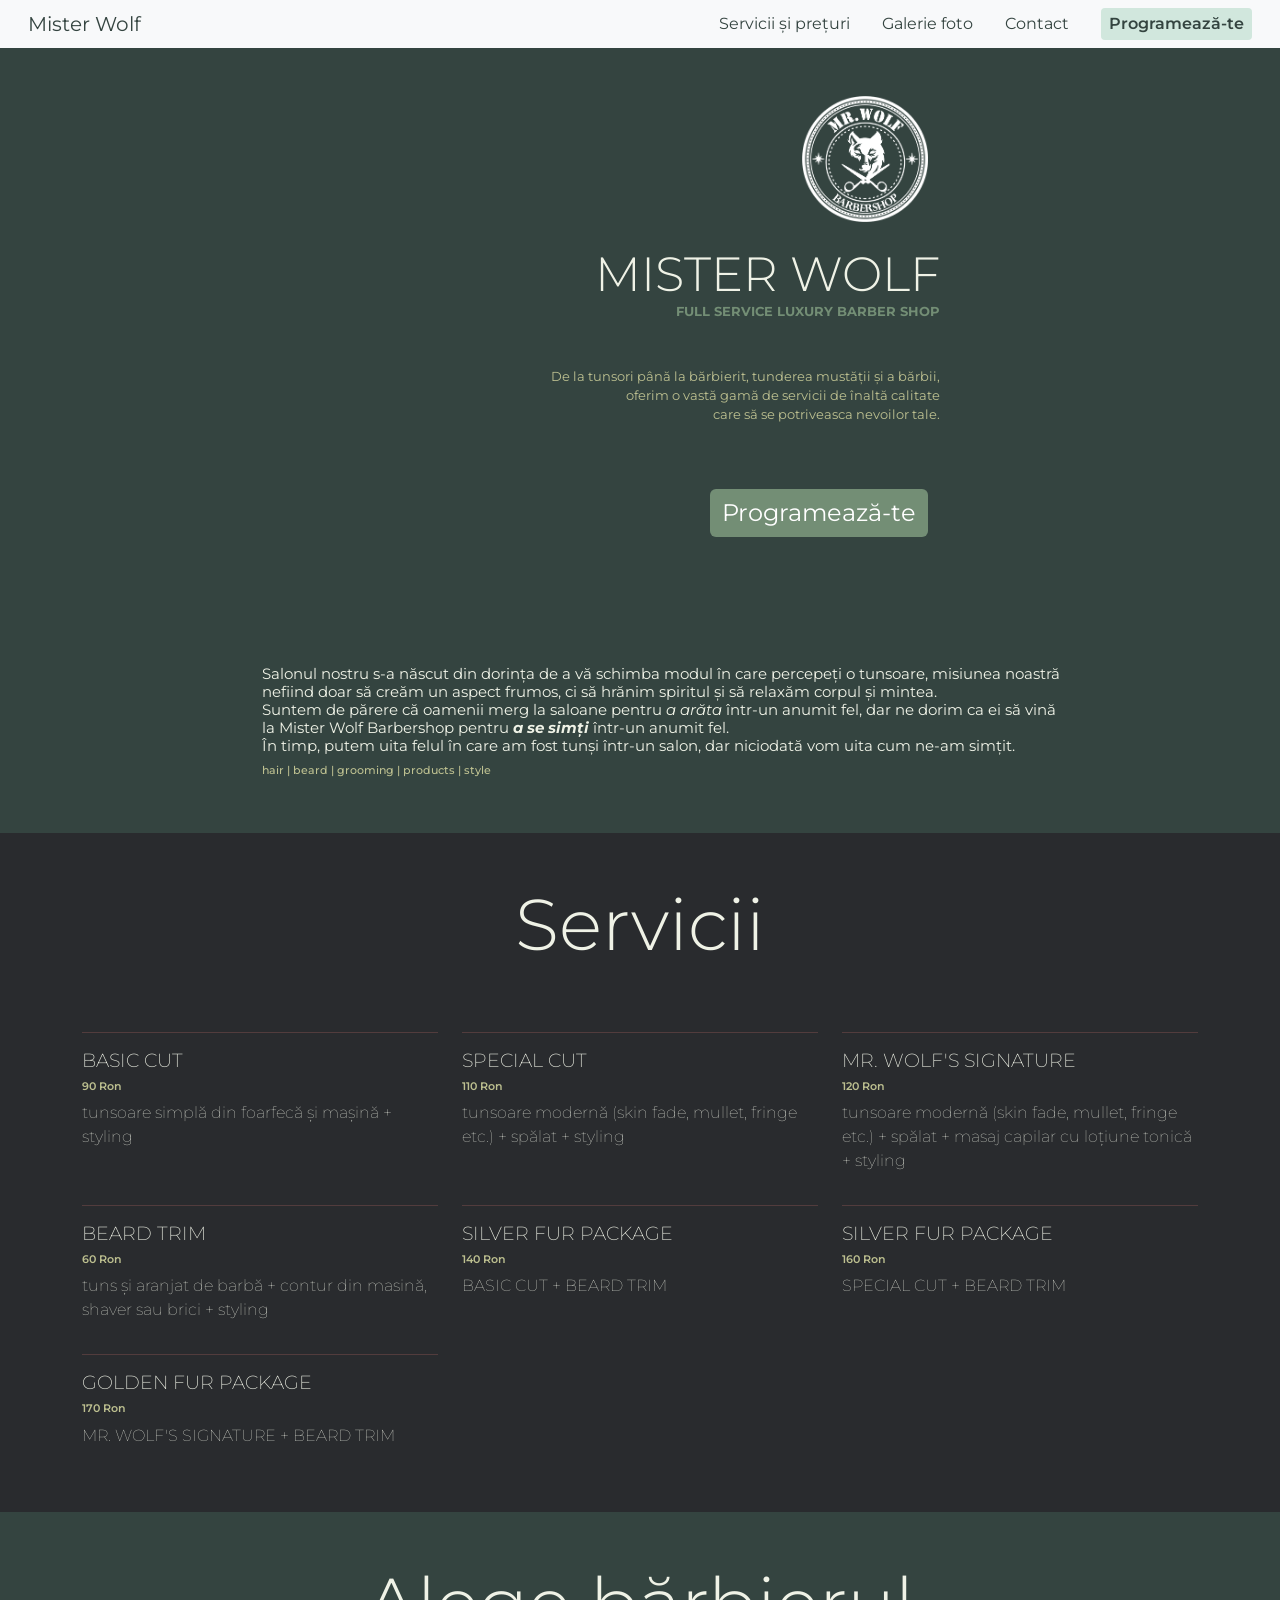
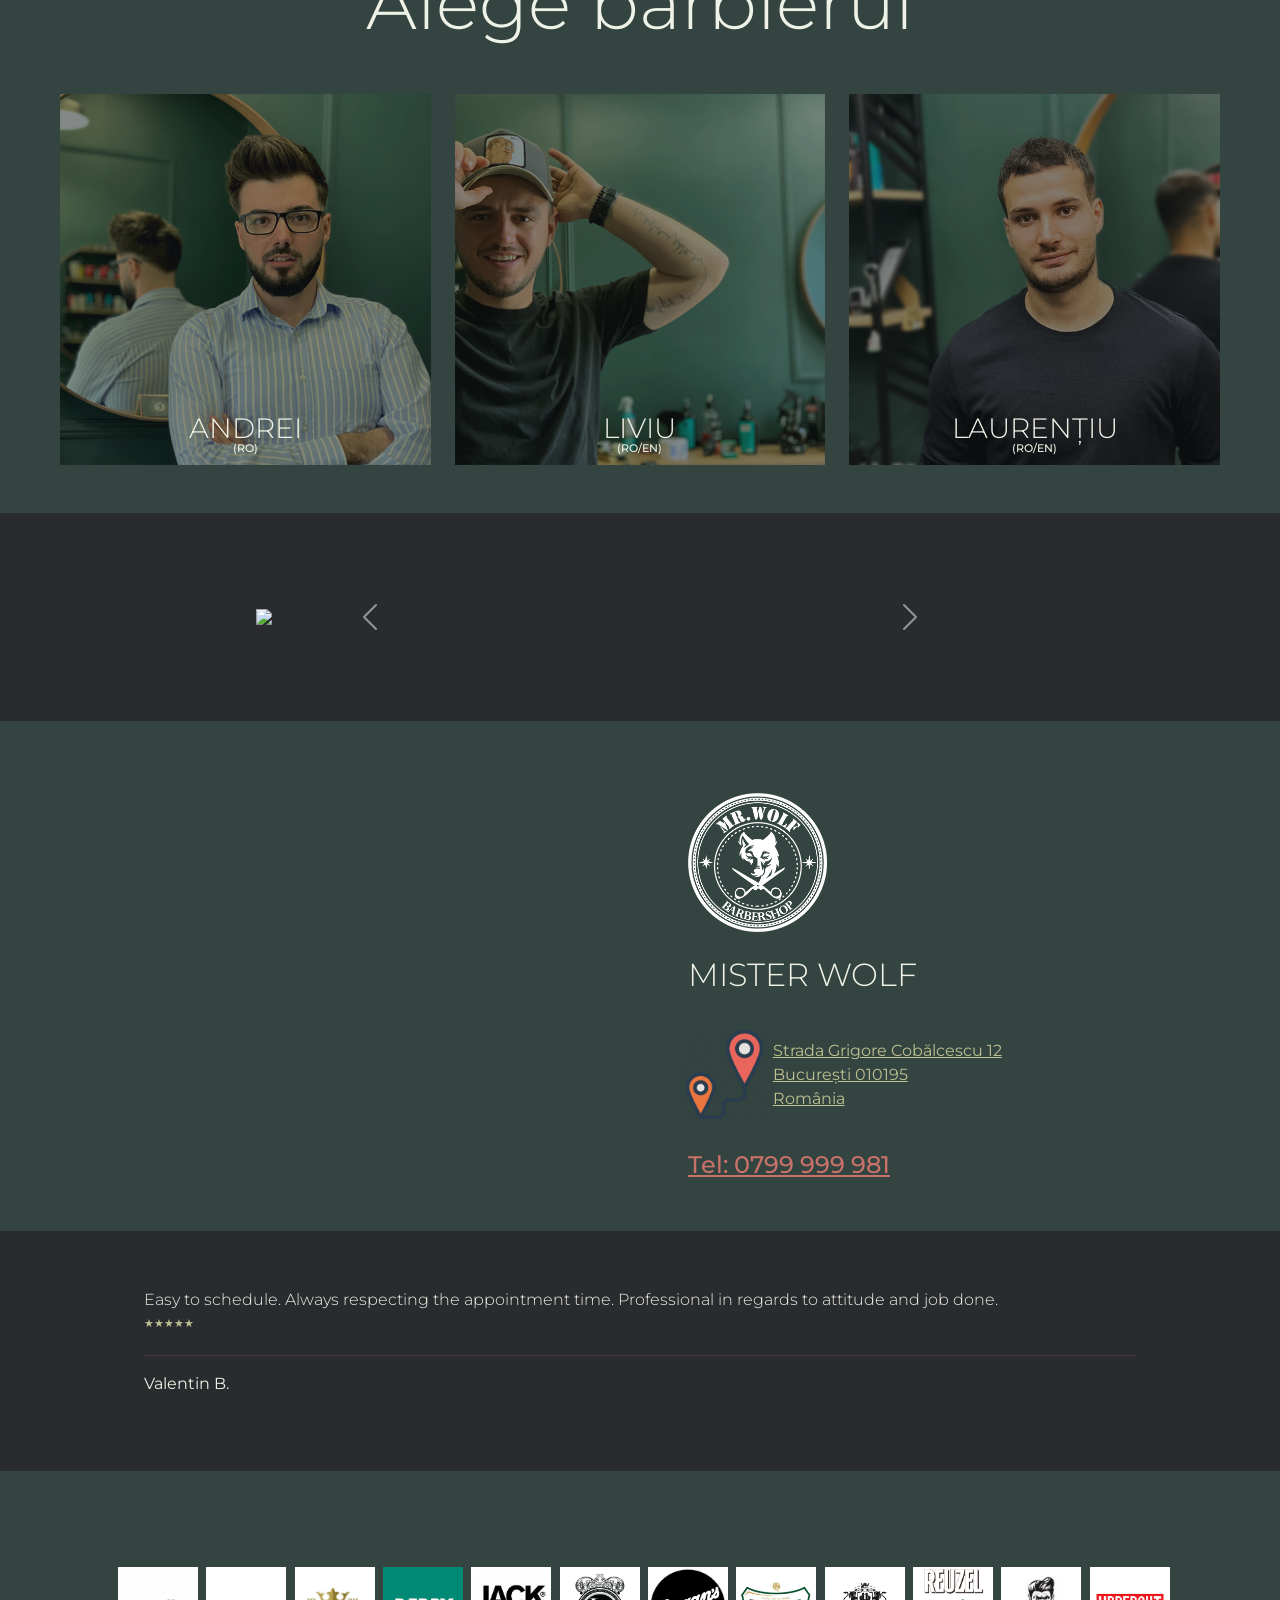
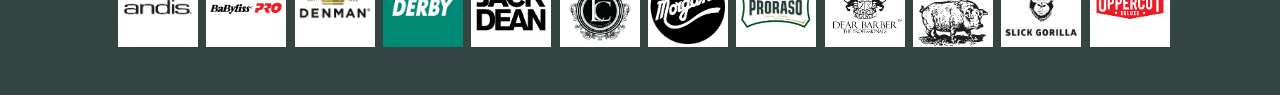
==== index.html @ fb218f44 "Updated price list and descriptions" ====
<!doctype html>
<html lang="en">

<head>
    <meta charset="utf-8">
    <meta name="viewport" content="width=device-width, initial-scale=1">
    <title>Mister Wolf</title>
    <link rel="icon" href="images/favicon.ico">
    <link rel="stylesheet" href="/styles.css"></i>
    <link rel="preconnect" href="https://fonts.googleapis.com">
    <link rel="preconnect" href="https://fonts.gstatic.com" crossorigin>
    <link rel="stylesheet" href="https://cdnjs.cloudflare.com/ajax/libs/font-awesome/4.7.0/css/font-awesome.min.css">
    <link href="https://cdn.jsdelivr.net/npm/bootstrap@5.3.2/dist/css/bootstrap.min.css" rel="stylesheet"
        integrity="sha384-T3c6CoIi6uLrA9TneNEoa7RxnatzjcDSCmG1MXxSR1GAsXEV/Dwwykc2MPK8M2HN" crossorigin="anonymous">
    <link
        href="https://fonts.googleapis.com/css2?family=Montserrat:ital,wght@0,100;0,200;0,300;0,400;0,500;0,600;0,700;0,800;0,900;1,100;1,200;1,300;1,400;1,500;1,600;1,700;1,800;1,900&display=swap"
        rel="stylesheet">
    <link href='https://unpkg.com/boxicons@2.1.4/css/boxicons.min.css' rel='stylesheet'>
</head>

<body>
    <!-- NAVBAR -->
    <section id="navbar">
        <nav class="navbar navbar-expand-lg mt-0 py-1 bg-body-tertiary">
            <div class="container-fluid">
                <a class="navbar-brand ms-3 fs-5" href="#">Mister Wolf</a>
                <button class="navbar-toggler me-3 fs-1 btn-outline-danger" type="button" data-bs-toggle="collapse"
                    data-bs-target="#btn">
                    <i class="bx bx-menu"></i>
                </button>
                <div class="collapse navbar-collapse" id="btn">
                    <ul class="navbar-nav ms-auto text-nowrap align-items-center">
                        <li class="nav-item">
                            <a href="#services" class="nav-link mx-2">Servicii și prețuri</a>
                        </li>
                        <li class="nav-item">
                            <a href="#gallery" class="nav-link mx-2">Galerie foto</a>
                        </li>
                        <li class="nav-item">
                            <a href="#contact" class="nav-link mx-2">Contact</a>
                        </li>
                        <li class="nav-item">
                            <a href="#booking-jump" id="booking-link"
                                class="nav-link fw-semibold mx-3 py-1 px-2 rounded-1 bg-success-subtle">Programează-te</a>
                        </li>
                    </ul>
                </div>
            </div>
        </nav>
    </section>
    <!-- NAVBAR END -->



    <!-- BANNER -->
    <section id="banner">
        <div class="container-fluid text-center">
            <div class="row justify-content-end mx-auto text-end">
                <img class="w-25 mt-5 mb-4" src="/images/Logo Negative small.png" alt="Logo">
                <h1 class="p-0 m-0 overflow-hidden">MISTER WOLF</h1>
                <h6 class="p-0 m-0">FULL SERVICE LUXURY BARBER SHOP</h6>
                <p class="py-5 px-0">De la tunsori până la bărbierit, tunderea mustății și a bărbii,
                    <br>oferim o vastă gamă de servicii de înaltă calitate
                    <br>care să se potriveasca nevoilor tale.
                </p>
                <div class="container text-nowrap" id="btnContainer">
                    <a class="btn border-0 btn-success visible-btn" href="#booking-jump" role="button"
                        id="btnTop">Programează-te</a>
                    <a class="btn border-0 btn-success position-fixed overflow-hidden hidden-btn" href="#booking-jump" role="button"
                        id="btnBottom">Programează-te</a>
                </div>
                <div class="my-3"></div>
            </div>
        </div>
    </section>
    <!-- BANNER END -->



    <!-- ABOUT -->
    <section id="about">
        <div class="parallax pt-5 pb-5 z-2">
            <div id="about-text" class="container mx-auto parallax-section text-start">
                <h4 class="mt-5">Salonul nostru s-a născut din dorința de a vă schimba modul în care
                    percepeți o tunsoare, misiunea noastră nefiind doar să creăm un aspect frumos,
                    ci să hrănim spiritul și să relaxăm corpul și mintea.
                    <br>Suntem de părere că oamenii merg la saloane pentru <i>a arăta</i> într-un anumit fel,
                    dar ne dorim ca ei să vină la Mister Wolf Barbershop pentru
                    <b><i>a se simți</i></b> într-un anumit fel.
                    <br>În timp, putem uita felul în care am fost tunși într-un salon,
                    dar niciodată vom uita cum ne-am simțit.
                </h4>
                <p class="h6">hair | beard | grooming | products | style</p>
            </div>
        </div>
    </section>
    <!-- ABOUT END -->


    <!-- SERVICES -->
    <section id="services">
        <div class="container-fluid">
            <div class="container-sm text-center py-5 display-2">Servicii</div>
            <div class="container flex-column pb-5 text-center">
                <div class="row text-start">
                    <div class="col-sm-12 col-md-6 col-lg-4">
                        <hr class="hr">
                        <h2>BASIC CUT</h2>
                        <h3>90 Ron</h3>
                        <p>tunsoare simplă din foarfecă și mașină + styling</p>
                    </div>
                    <div class="col-sm-12 col-md-6 col-lg-4">
                        <hr class="hr">
                        <h2>SPECIAL CUT</h2>
                        <h3>110 Ron</h3>
                        <p>tunsoare modernă (skin fade, mullet, fringe etc.) + spălat + styling</p>
                    </div>
                    <div class="col-sm-12 col-md-6 col-lg-4">
                        <hr class="hr">
                        <h2>MR. WOLF'S SIGNATURE</h2>
                        <h3>120 Ron</h3>
                        <p>tunsoare modernă (skin fade, mullet, fringe etc.) + spălat + masaj capilar cu loțiune
                            tonică + styling</p>
                    </div>
                    <div class="col-sm-12 col-md-6 col-lg-4">
                        <hr class="hr">
                        <h2>BEARD TRIM</h2>
                        <h3>60 Ron</h3>
                        <p>tuns și aranjat de barbă + contur din masină, shaver sau brici + styling</p>
                    </div>
                    <div class="col-sm-12 col-md-6 col-lg-4">
                        <hr class="hr">
                        <h2>SILVER FUR PACKAGE</h2>
                        <h3>140 Ron</h3>
                        <p>BASIC CUT + BEARD TRIM</p>
                    </div>
                    <div class="col-sm-12 col-md-6 col-lg-4">
                        <hr class="hr">
                        <h2>SILVER FUR PACKAGE</h2>
                        <h3>160 Ron</h3>
                        <p>SPECIAL CUT + BEARD TRIM</p>
                    </div>
                    <div class="col-sm-12 col-md-6 col-lg-4">
                        <hr class="hr">
                        <h2>GOLDEN FUR PACKAGE</h2>
                        <h3>170 Ron</h3>
                        <p>MR. WOLF'S SIGNATURE + BEARD TRIM</p>
                    </div>
                </div>
            </div>
        </div>
    </section>
    <!-- SERVICES END-->


    <!-- BOOKING -->
    <section class="py-5" id="booking">
        <div class="container-sm pb-5 text-center display-2" id="booking-jump">Alege bărbierul</div>
        <div class="container-fluid text-center">
            <div class="row g-4 px-5 justify-content-evenly">
                <div class="col-md-5 col-lg-4 zoom-container" id="booking-andrei">
                    <a href="https://misterwolf.setmore.com/andrei-lupu" target="_blank"
                        class="d-flex align-items-end justify-content-center">
                        <img class="w-100 h-100 zoom-img" src="images/andrei.png" style="opacity: .8; -webkit-filter: brightness(0.6);" alt="ANDREI">
                        <span class="position-absolute mb-3">ANDREI</span>
                        <span class="position-absolute mb-2" id="language">(RO)</span>
                    </a>
                </div>
                <div class="col-md-5 col-lg-4 zoom-container" id="booking-liviu">
                    <a href="https://liviuagache.setmore.com" target="_blank"
                        class="d-flex align-items-end justify-content-center">
                        <img class="w-100 zoom-img" src="images/liviu.png" style="opacity: .8; -webkit-filter: brightness(0.6);" alt="LIVIU">
                        <span class="position-absolute mb-3">LIVIU</span>
                        <span class="position-absolute mb-2" id="language">(RO/EN)</span>
                    </a>
                </div>
                <div class="col-md-5 col-lg-4 zoom-container" id="booking-laurentiu">
                    <a href="https://misterwolf.setmore.com/laurentiu-apostol" target="_blank"
                        class="d-flex align-items-end justify-content-center">
                        <img class="w-100 zoom-img" src="images/laurentiu.png" style="opacity: .8; -webkit-filter: brightness(0.6);" alt="LIVIU">
                        <span class="position-absolute mb-3">LAURENȚIU</span>
                        <span class="position-absolute mb-2" id="language">(RO/EN)</span>
                    </a>
                </div>
            </div>
        </div>
    </section>
    <!-- BOOKING END -->


    <!-- GALLERY -->
    <section class="py-5" id="gallery">
        <div id="carouselExample" class="carousel slide my-5">
            <div class="carousel-inner">
                <div class="carousel-item active">
                    <img src="/images/Gallery/DSC08196.JPG" class="d-block w-100">
                </div>
                <div class="carousel-item">
                    <img src="/images/Gallery/DSC08200.JPG" class="d-block w-100">
                </div>
                <div class="carousel-item">
                    <img src="/images/Gallery/DSC08207.JPG" class="d-block w-100">
                </div>
                <div class="carousel-item">
                    <img src="/images/Gallery/DSC08210.JPG" class="d-block w-100">
                </div>
                <div class="carousel-item">
                    <img src="/images/Gallery/DSC08211.JPG" class="d-block w-100">
                </div>
                <div class="carousel-item">
                    <img src="/images/Gallery/DSC08233.JPG" class="d-block w-100">
                </div>
            </div>
            <button class="carousel-control-prev" type="button" data-bs-target="#carouselExample" data-bs-slide="prev">
                <span class="carousel-control-prev-icon" aria-hidden="true"></span>
                <span class="visually-hidden">Previous</span>
            </button>
            <button class="carousel-control-next" type="button" data-bs-target="#carouselExample" data-bs-slide="next">
                <span class="carousel-control-next-icon" aria-hidden="true"></span>
                <span class="visually-hidden">Next</span>
            </button>
        </div>
    </section>
    <!-- GALLERY END-->


    <!-- CONTACT -->
    <section class="py-5" id="contact">
        <div class="container-fluid align-content-center contact-container">
            <div class="row g-5 justify-content-evenly">
                <div class="col-md-6 overflow-hidden">
                    <iframe
                        src="https://www.google.com/maps/embed?pb=!1m14!1m8!1m3!1d2848.7716553837654!2d26.086452!3d44.437846!3m2!1i1024!2i768!4f13.1!3m3!1m2!1s0x40b1ff5c83942bbd%3A0xd11d9697dab89028!2sStrada%20Grigore%20Cob%C4%83lcescu%2014%2C%20Bucure%C8%99ti%2C%20Romania!5e0!3m2!1sen!2sus!4v1695820000452!5m2!1sen!2sus"
                        allowfullscreen="" loading="lazy" scrolling="no" width="100%" height="100%"
                        referrerpolicy="no-referrer-when-downgrade"></iframe>
                </div>
                <div class="col-md-6 px-5 align-middle text-start">
                    <img class="w-25 mt-md-4" src="/images/Logo Negative small.png" alt="Logo">
                    <h1 class="text-nowrap pt-4">MISTER WOLF</h1>
                    <div class="row d-flex py-4">
                        <div class="col-2 p-0 d-flex text-center m-auto">
                            <img src="images/directions.png" class="w-100" alt="">
                        </div>
                        <div class="col-10 d-flex p-0">
                            <a class="address text-nowrap align-middle my-auto"
                                href="https://ul.waze.com/ul?place=ChIJrVbNdYf_sUARgZwpqdi-nyQ&ll=44.43783930%2C26.08668290&navigate=yes&utm_campaign=default&utm_source=waze_website&utm_medium=lm_share_location"
                                target="_blank">
                                Strada Grigore Cobălcescu 12
                                <br>București 010195
                                <br>România
                            </a>
                        </div>
                    </div>
                    <div class="">
                        <a class="phone" href="tel:+40799999981">Tel: 0799 999 981</a>
                    </div>
                </div>
    </section>
    <!-- CONTACT END-->


    <!-- REVIEWS -->
    <section id="reviews">
        <div id="carouselExampleSlidesOnly" class="carousel slide" data-bs-ride="carousel">
            <div class="carousel-inner px-md-5 px-lg-5 px-xl-5">
                <div class="carousel-item active px-5 px-md-5 px-lg-5 px-xl-5">
                    <div class="d-flex flex-column px-md-5">
                        <h2>Easy to schedule. Always respecting the appointment time. Professional in regards to
                            attitude and job done.</h2>
                        <h3>★★★★★</h3>
                        <hr class="hr">
                        <p>Valentin B.</p>
                    </div>
                </div>
                <div class="carousel-item px-5 px-md-5 px-lg-5 px-xl-5">
                    <div class="d-flex flex-column px-md-5">
                        <h2>Very stylish and cosy.</h2>
                        <h3>★★★★★</h3>
                        <hr class="hr">
                        <p class="justify-content-end">Andrei S.</p>
                    </div>
                </div>
                <div class="carousel-item px-5">
                    <div class="d-flex flex-column px-md-5 px-xl-5">
                        <h2>Best barbershop in town. 100% quality</h2>
                        <h3>★★★★★</h3>
                        <hr class="hr">
                        <p>Osca T.</p>
                    </div>
                </div>
                <div class="carousel-item px-5">
                    <div class="d-flex flex-column px-md-5 px-xl-5">
                        <h2>I highly recommend this place! Scheduling was as easy as it gets and services are definitely
                            high-end.</h2>
                        <h3>★★★★★</h3>
                        <hr class="hr">
                        <p>Vlad H.</p>
                    </div>
                </div>
                <div class="carousel-item px-5">
                    <div class="d-flex flex-column px-md-5 px-xl-5">
                        <h2>Best haircut in Bucharest if not Romania! I drive across town and that is no small task
                            given Bucharest traffic!</h2>
                        <h3>★★★★★</h3>
                        <hr class="hr">
                        <p>David C.</p>
                    </div>
                </div>
            </div>
    </section>
    <!-- REVIEWS END -->

    <!-- PRODUCTS -->
    <section id="products">
        <div class="container p-5 my-5">
            <div class="row g-3 text-center justify-content-evenly">
                <div class="col-lg-1 col-md-2 col-sm-3 col-4">
                    <img src="images/Products/andis.png">
                </div>
                <div class="col-lg-1 col-md-2 col-sm-3 col-4">
                    <img src="images/Products/babylisspro.png">
                </div>
                <div class="col-lg-1 col-md-2 col-sm-3 col-4">
                    <img class="text-center" src="images/Products/denman.jpg">
                </div>
                <div class="col-lg-1 col-md-2 col-sm-3 col-4">
                    <img src="images/Products/derby.jpg">
                </div>
                <div class="col-lg-1 col-md-2 col-sm-3 col-4">
                    <img src="images/Products/jack-dean.jpg">
                </div>
                <div class="col-lg-1 col-md-2 col-sm-3 col-4">
                    <img src="images/Products/lavish.png">
                </div>
                <div class="col-lg-1 col-md-2 col-sm-3 col-4">
                    <img src="images/Products/morgans.png">
                </div>
                <div class="col-lg-1 col-md-2 col-sm-3 col-4">
                    <img src="images/Products/proraso.png">
                </div>
                <div class="col-lg-1 col-md-2 col-sm-3 col-4">
                    <img src="images/Products/dear-barber.png">
                </div>
                <div class="col-lg-1 col-md-2 col-sm-3 col-4">
                    <img src="images/Products/reuzel2.png">
                </div>
                <div class="col-lg-1 col-md-2 col-sm-3 col-4">
                    <img src="images/Products/slick-gorilla.jpg">
                </div>
                <div class="col-lg-1 col-md-2 col-sm-3 col-4">
                    <img src="images/Products/uppercut.png">
                </div>
            </div>
        </div>
    </section>
    <!-- PRODUCTS END -->





    <!-- SOCIAL -->
    <section id="social">

    </section>
    <!-- SOCIAL END -->


    <!-- <nav class="overflow-x-hidden" aria-label="...">
        <ul class="pagination pagination-sm justify-content-center py-1 fixed-bottom">
            <li class="page-item"><a class="page-link p-1" href="#">Home</a></li>
            <li class="page-item"><a class="page-link p-1" href="#services">Servicii</a></li>
            <li class="page-item"><a class="page-link p-1" href="#contact">Contact</a></li>
            <li class="page-item"><a class="page-link p-1" href="#booking">Programări</a></li>
        </ul>
    </nav> -->

    <script src="https://ajax.googleapis.com/ajax/libs/jquery/3.2.1/jquery.min.js"></script>
    <script src="script.js"></script>
    <script src="https://cdn.jsdelivr.net/npm/bootstrap@5.3.2/dist/js/bootstrap.bundle.min.js"
        integrity="sha384-C6RzsynM9kWDrMNeT87bh95OGNyZPhcTNXj1NW7RuBCsyN/o0jlpcV8Qyq46cDfL"
        crossorigin="anonymous"></script>
</body>

</html>
---- styles.css ----
body {
    height: 100vh;
    width: 100vw;
    background-color: var(--primary-color) !important;
    margin: 0 !important;
    padding: 0 !important;
    overflow-x: hidden !important;
    font-family: "Montserrat", sans-serif !important;
    user-select: none;
}

:root {
    --primary-color: #344440;
    --secondary-color: #738e75;
    --tertiary-color: #bdc090;
    --quaternary-color: #eff2e6;
    --accent-color: #c9726a;
    --secondarybg-color: #292b2e;
}

/* NAVBAR */
.navbar {
    width: 100vw;
    padding: 0;
    color: var(--primary-color);
}
.navbar a:hover {
    color: var(--secondary-color) !important;
    transition: color 0.5s;
}
.navbar-brand,
.nav-link {
    color: var(--primary-color) !important;
}
.nav-item {
    position: relative;
}
.nav-item::after {
    position: absolute;
    bottom: 0;
    left: 0;
    right: 0;
    margin: 2px;
    background-color: var(--accent-color);
    width: 0%;
    content: "";
    height: 1px;
    transition: all 0.5s;
}
.nav-item:hover::after {
    width: 100%;
}
.navbar-toggler {
    border: none !important;
    outline: none !important;
    box-shadow: none !important;
}
#booking-link:hover {
    background-color: var(--primary-color) !important;
    color: var(--tertiary-color) !important;
}
/* NAVBAR END */

/* BANNER */
#banner {
    background-color: var(--primary-color);
}
#banner .row {
    max-width: 600px;
}
#banner h1 {
    font-size: 3rem;
    font-weight: 300;
    color: var(--quaternary-color);
}
#banner h6 {
    font-size: 0.6rem;
    font-weight: 700;
    color: var(--secondary-color);
}
#banner p {
    font-size: 0.75rem;
    font-weight: 400;
    letter-spacing: -0.5px;
    color: var(--tertiary-color);
}
#btnTop {
    background-color: var(--secondary-color);
}
.hidden-btn {
    opacity: 0 !important;
    pointer-events: none;
    cursor: default;
}
.visible-btn {
    opacity: 1 !important;
}
#btnBottom {
    background-color: var(--secondary-color);
    bottom: 1.5rem;
    right: 1.5rem;
    z-index: 999;
}
#banner a {
    font-size: 1.5rem;
}
/* BANNER END */

/* ABOUT */
.parallax {
    position: relative;
    &::before {
        content: "";
        position: absolute;
        top: 0;
        right: 0;
        bottom: 0;
        left: 0;
        background-image: url(/images/Gallery/DSC08189.JPG);
        background-size: cover;
        background-position: center;
        background-attachment: fixed;
        background-repeat: no-repeat;
        max-height: 500px;
        opacity: 0.4;
        -webkit-filter: brightness(0.6);
    }
}
.parallax-section h4 {
    position: relative;
    max-width: 500px;
    font-size: 0.95rem;
    font-weight: 400;
    color: var(--quaternary-color);
}
.parallax-section p {
    position: relative;
    color: var(--tertiary-color);
    font-size: 0.7rem;
}
/* ABOUT END */

/* SERVICES */
#services {
    background-color: var(--secondarybg-color);
    color: var(--quaternary-color);
}
.row {
    color: var(--quaternary-color);
    font-weight: 100;
}
.row h2 {
    font-size: 1.2rem;
    font-weight: 200;
}
.row h3 {
    font-size: 0.7rem;
    font-weight: 600;
    color: var(--tertiary-color);
}
.row hr {
    color: var(--accent-color);
}
/* SERVICES END */

/* BOOKING */
#booking {
    background-color: var(--primary-color);
    color: var(--quaternary-color);
}
#booking span {
    color: var(--quaternary-color);
    text-decoration: none;
    font-size: 1.75rem;
    font-weight: 300;
}
#language {
    color: var(--quaternary-color) !important;
    font-size: .7rem !important;
    font-weight: 500 !important;
}
.zoom-container {
    overflow: hidden;
    position: relative;
    overflow: hidden !important;
}
.zoom-img {
    transition: all 0.5s;
}
.zoom-img:hover {
    transform: scale(1.1);
    opacity: 1 !important;
    -webkit-filter: brightness(1) !important;
}
/* BOOKING END */

/* GALLERY */
#gallery {
    background-color: var(--secondarybg-color);
    color: var(--quaternary-color);
    padding: 0;
}
#gallery img {
    max-width: 768px;
    margin-left: auto;
    margin-right: auto;
}
.carousel-control-next {
    width: 50% !important;
}
.carousel-control-prev {
    width: 50% !important;
}
/* GALLERY END */

/* CONTACT */
#contact {
    background-color: var(--primary-color);
    color: var(--quaternary-color);
}
iframe {
    overflow-x: hidden;
    height: 100%;
    width: 100%;
    min-height: 350px;
}
#contact h1 {
    font-size: 2rem;
    font-weight: 300;
}

#contact .address {
    font-size: 1rem;
    font-weight: 400;
    color: var(--tertiary-color);
}
#contact .phone {
    color: var(--accent-color) !important;
    font-size: 1.5rem;
    font-weight: 500;
}
/* CONTACT END */

/* REVIEWS */
#reviews {
    background-color: var(--secondarybg-color);
}
#reviews .carousel-inner .d-flex{
        position:relative;
        top:50%;
        transform: translateY(-50%);
}
.d-flex h2 {
    font-size: 1rem;
    font-weight: 300;
}
.d-flex h3 {
    color: var(--tertiary-color);
    font-size: 0.7rem;
}
.d-flex hr {
    color: var(--accent-color);
}
#carouselExampleSlidesOnly .carousel-item {
    color: var(--quaternary-color);
    height: 240px;
}
/* REVIEWS END */

/* PRODUCTS */
#products {
    background-color: var(--primary-color);
}
#products img {
    width: 79.98px;
    height: 79.98px;
    background-color: #fff;
}
/* PRODUCTS END */

/* SOCIAL */

/* SOCIAL END */

/* MEDIA QUERIES */
@media only screen and (max-width: 360px) {
    #banner h1 {
        font-size: 2rem;
    }
    #banner p {
        font-size: 0.75rem;
        letter-spacing: normal;
    }
    .parallax-section h4 {
        font-size: 0.8rem;
    }
    .fa {
        font-size: 5rem;
    }
    #contact .address {
        font-size: .95rem;
    }
}
@media only screen and (min-width: 576px) and (max-width: 767px) {
    #banner h1 {
        font-size: 3rem;
    }
    #banner h6 {
        font-size: 0.8rem;
    }
    #banner p {
        font-size: 0.75rem;
        letter-spacing: normal;
    }
    #about-text {
        padding-left: 2rem;
    }
}

@media only screen and (min-width: 768px) and (max-width: 991px) {
    #banner h1 {
        font-size: 3rem;
    }
    #banner h6 {
        font-size: 0.8rem;
    }
    #banner p {
        font-size: 0.7rem;
        letter-spacing: normal;
    }
    #about-text {
        padding-left: 5rem;
    }
    #booking span {
        font-size: 2rem;
    }
}
@media only screen and (min-width: 992px) and (max-width: 1199px) {
    #banner h1 {
        font-size: 3rem;
    }
    #banner h6 {
        font-size: 0.8rem;
    }
    #banner p {
        font-size: 0.8rem;
        letter-spacing: normal;
    }
    #about-text {
        padding-left: 10rem;
    }
    .parallax-section h4 {
        max-width: 600px;
    }
    #booking span {
        font-size: 2.25rem;
    }
}
@media only screen and (min-width: 1200px) and (max-width: 1399px) {
    #banner h1 {
        font-size: 3rem;
    }
    #banner h6 {
        font-size: 0.8rem;
    }
    #banner p {
        font-size: 0.8rem;
        letter-spacing: normal;
    }
    #about-text {
        padding-left: 12rem;
    }
    .parallax-section h4 {
        max-width: 800px;
    }
    #gallery {
        padding: 0 100px 0 100px;
    }
}
@media only screen and (min-width: 1400px) {
    #banner h1 {
        font-size: 5rem;
    }
    #banner h6 {
        font-size: 1rem;
    }
    #banner p {
        font-size: 1.2rem;
        letter-spacing: normal;
    }
    #about-text {
        padding-left: 10rem;
        padding-top: 7rem;
        padding-bottom: 5rem;
    }
    .parallax-section h4 {
        max-width: 1000px;
        font-size: 1.4rem;
    }
    .parallax-section p {
        font-size: 1rem;
    }
    #booking span {
        font-size: 3rem;
    }
    #contact h1 {
        font-size: 4rem;
    }
    #contact a.address {
        font-size: 1.5rem;
    }
    #contact a.phone {
        font-size: 2rem;
    }
    #services h2 {
        font-size: 1.75rem;
    }
    #services h3 {
        font-size: 1rem;
    }
    #services p {
        font-size: 1.25rem;
    }
    #reviews h2 {
        font-size: 1.75rem;
    }
    #reviews h3 {
        font-size: 1rem;
    }
    #reviews p {
        font-size: 1.25rem;
    }
}
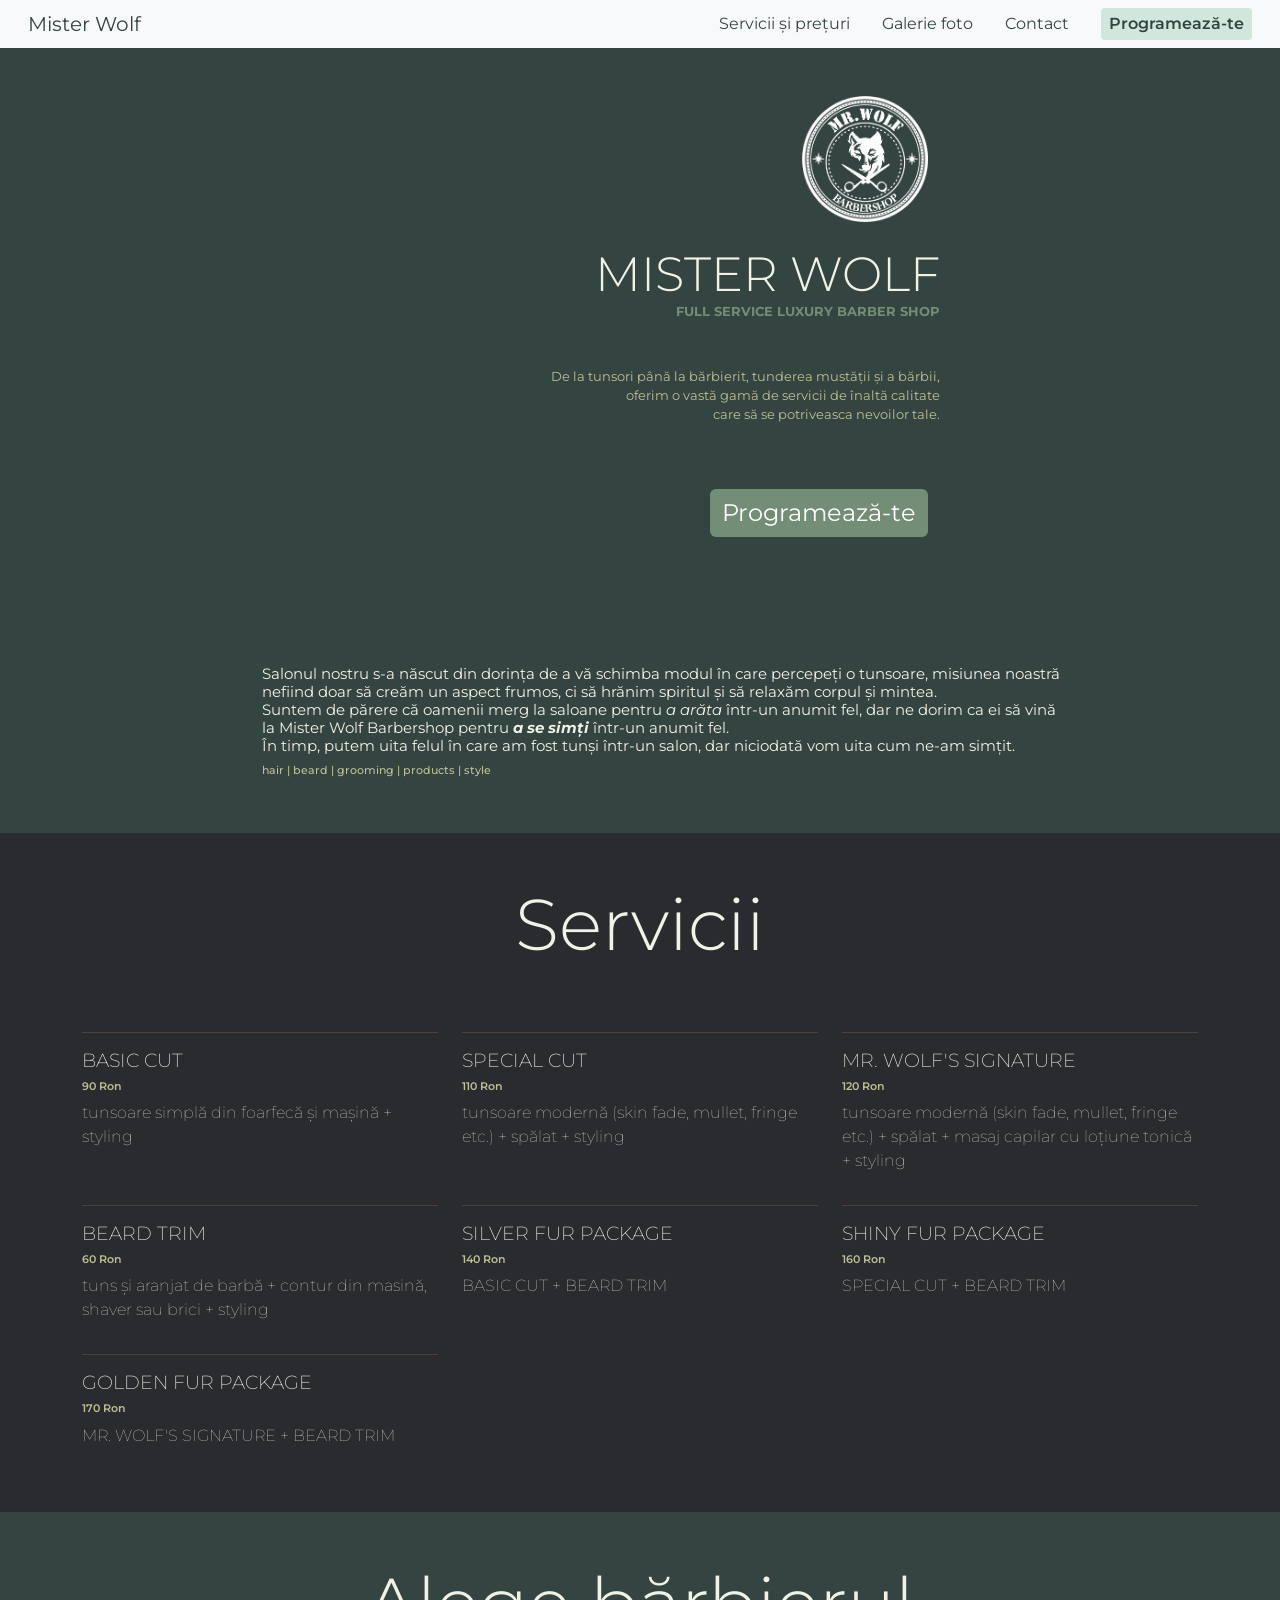
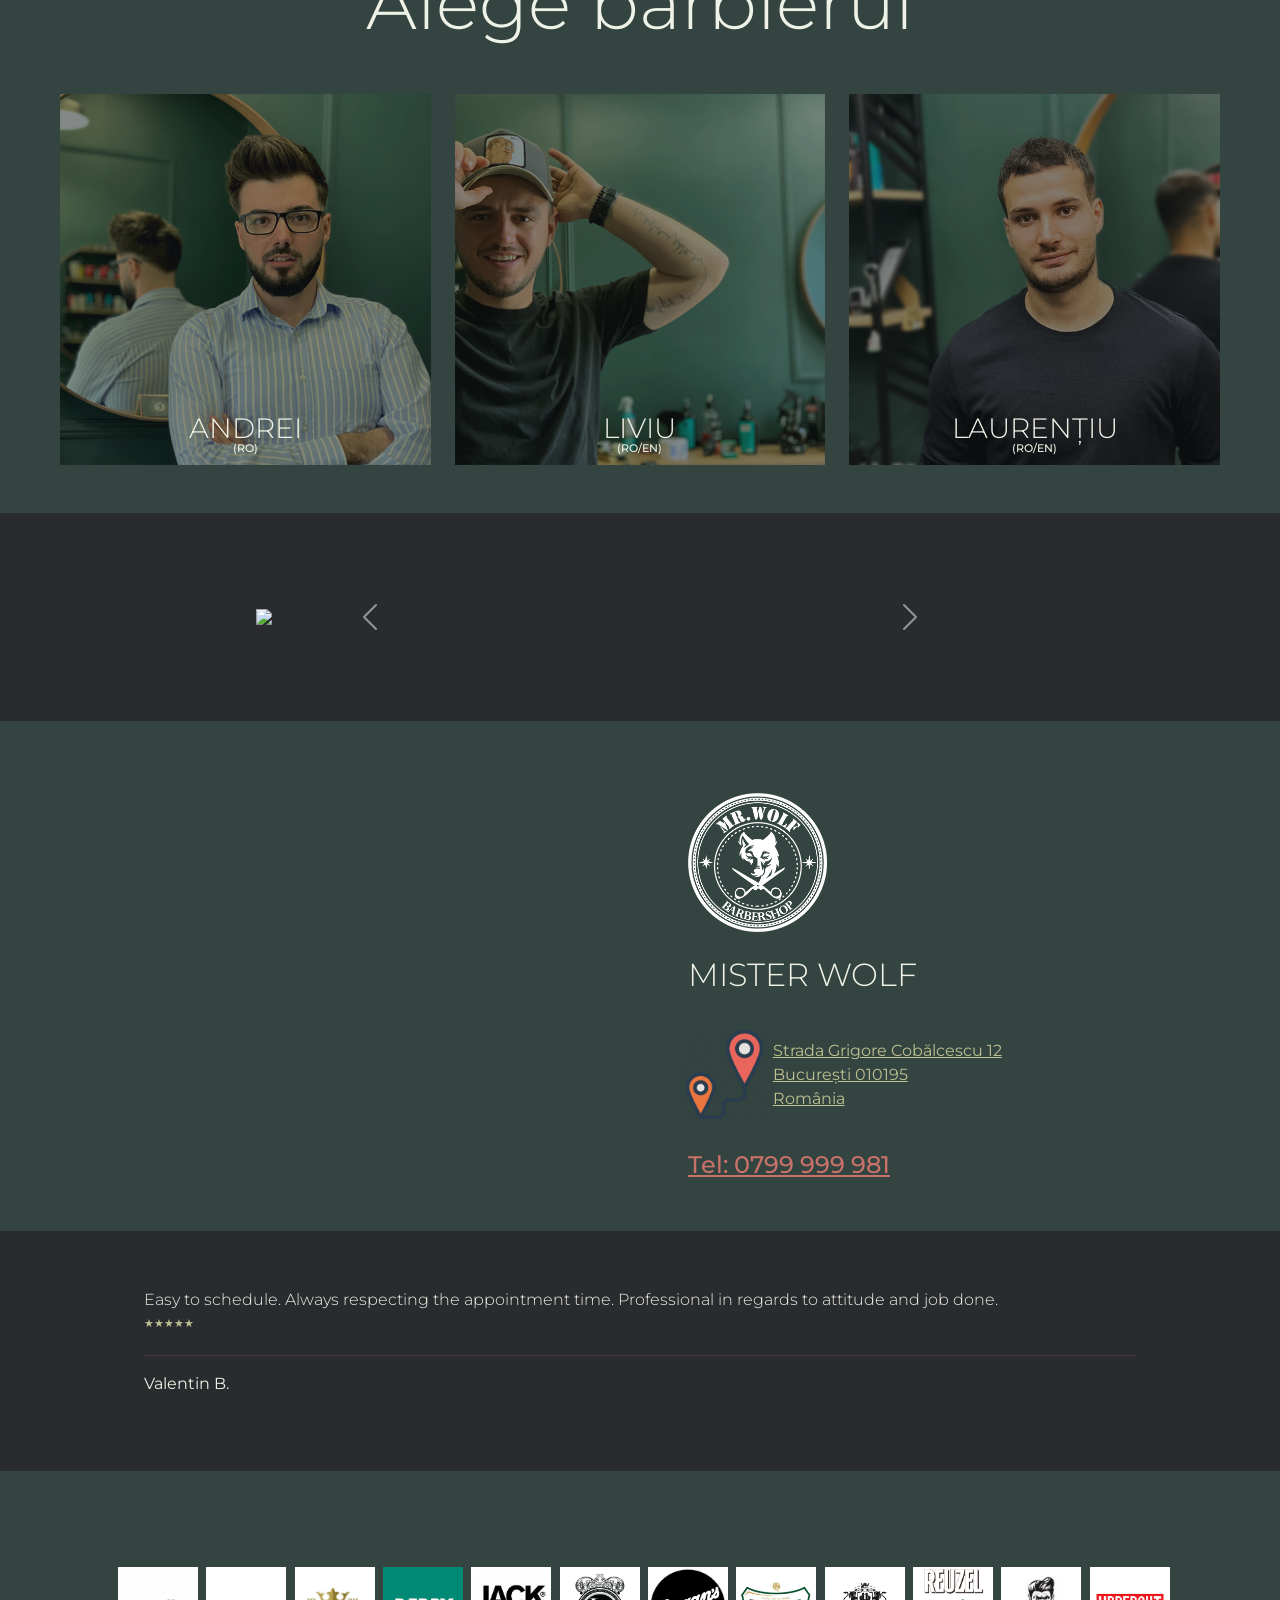
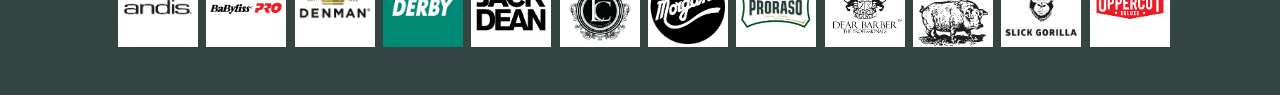
==== commit b1e9eb72: "Updated shiny fur name" ====
--- a/index.html
+++ b/index.html
@@ -136,7 +136,7 @@
                     </div>
                     <div class="col-sm-12 col-md-6 col-lg-4">
                         <hr class="hr">
-                        <h2>SILVER FUR PACKAGE</h2>
+                        <h2>SHINY FUR PACKAGE</h2>
                         <h3>160 Ron</h3>
                         <p>SPECIAL CUT + BEARD TRIM</p>
                     </div>
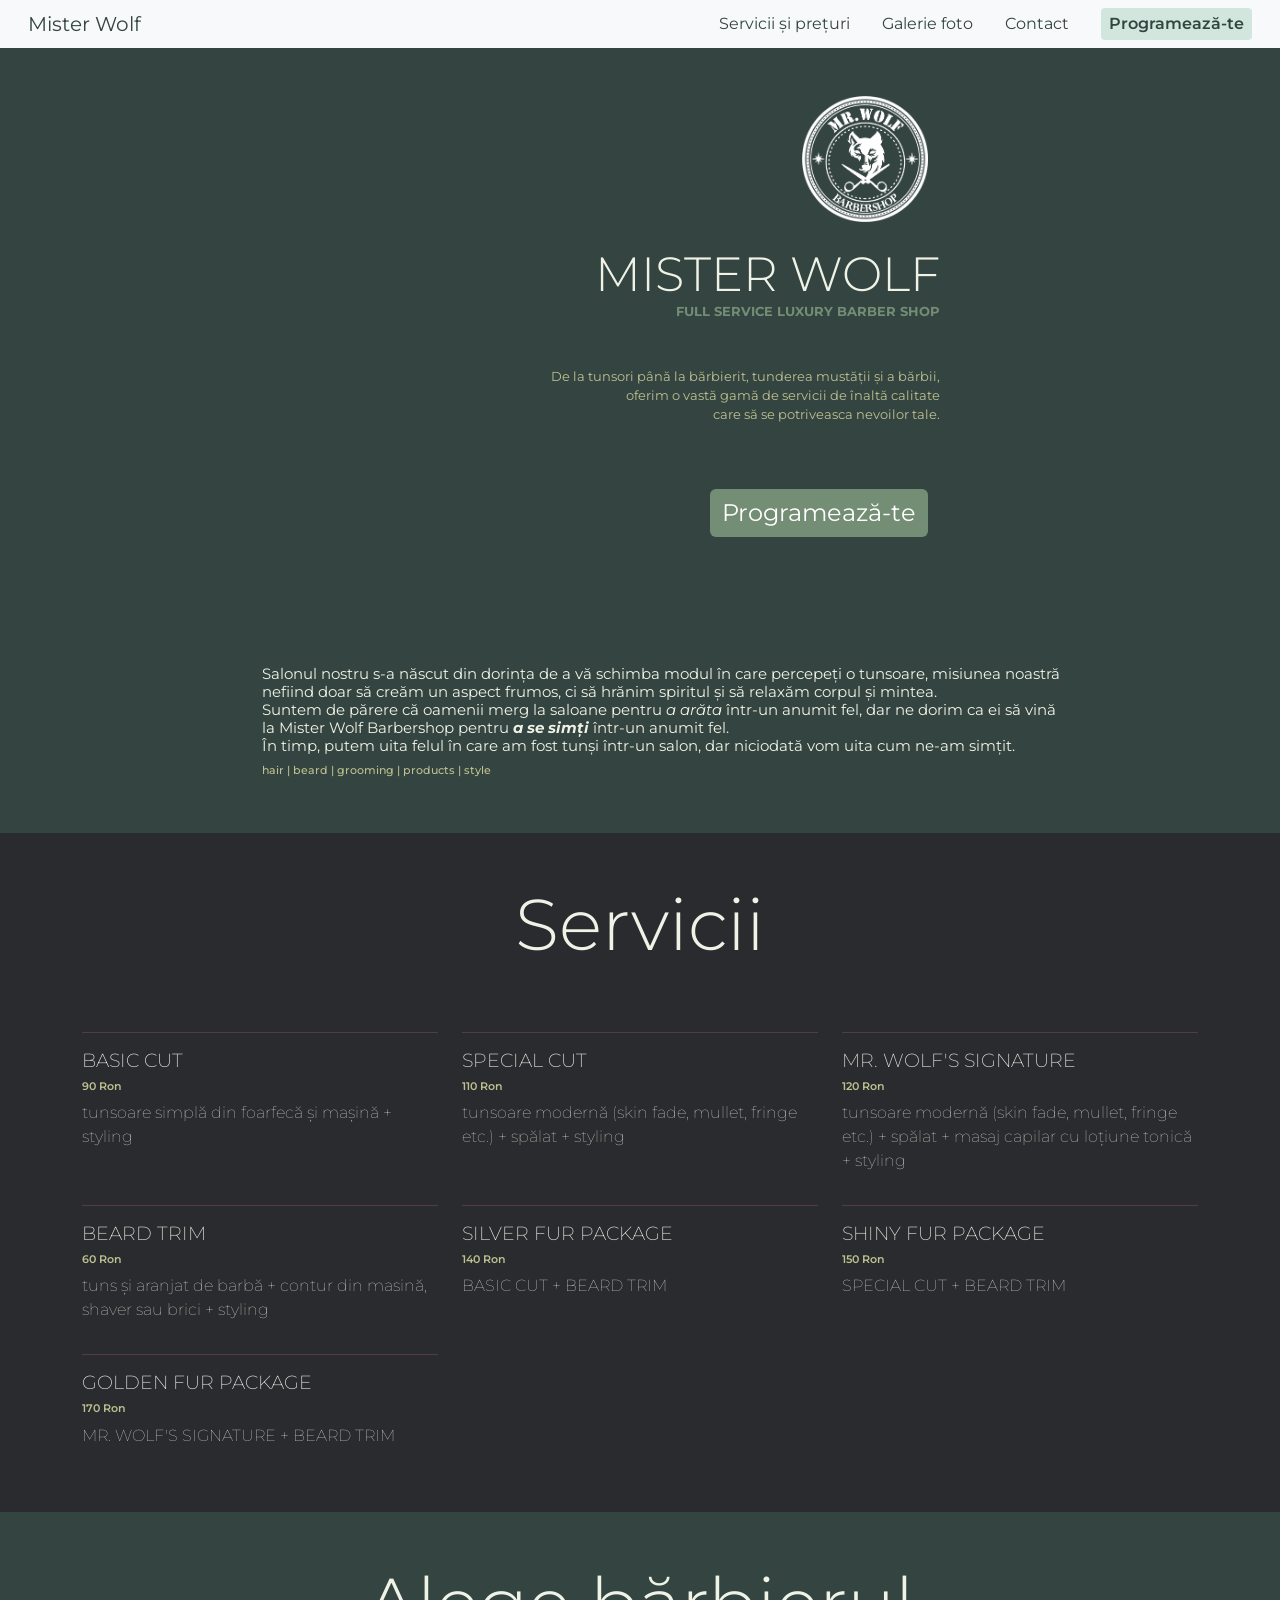
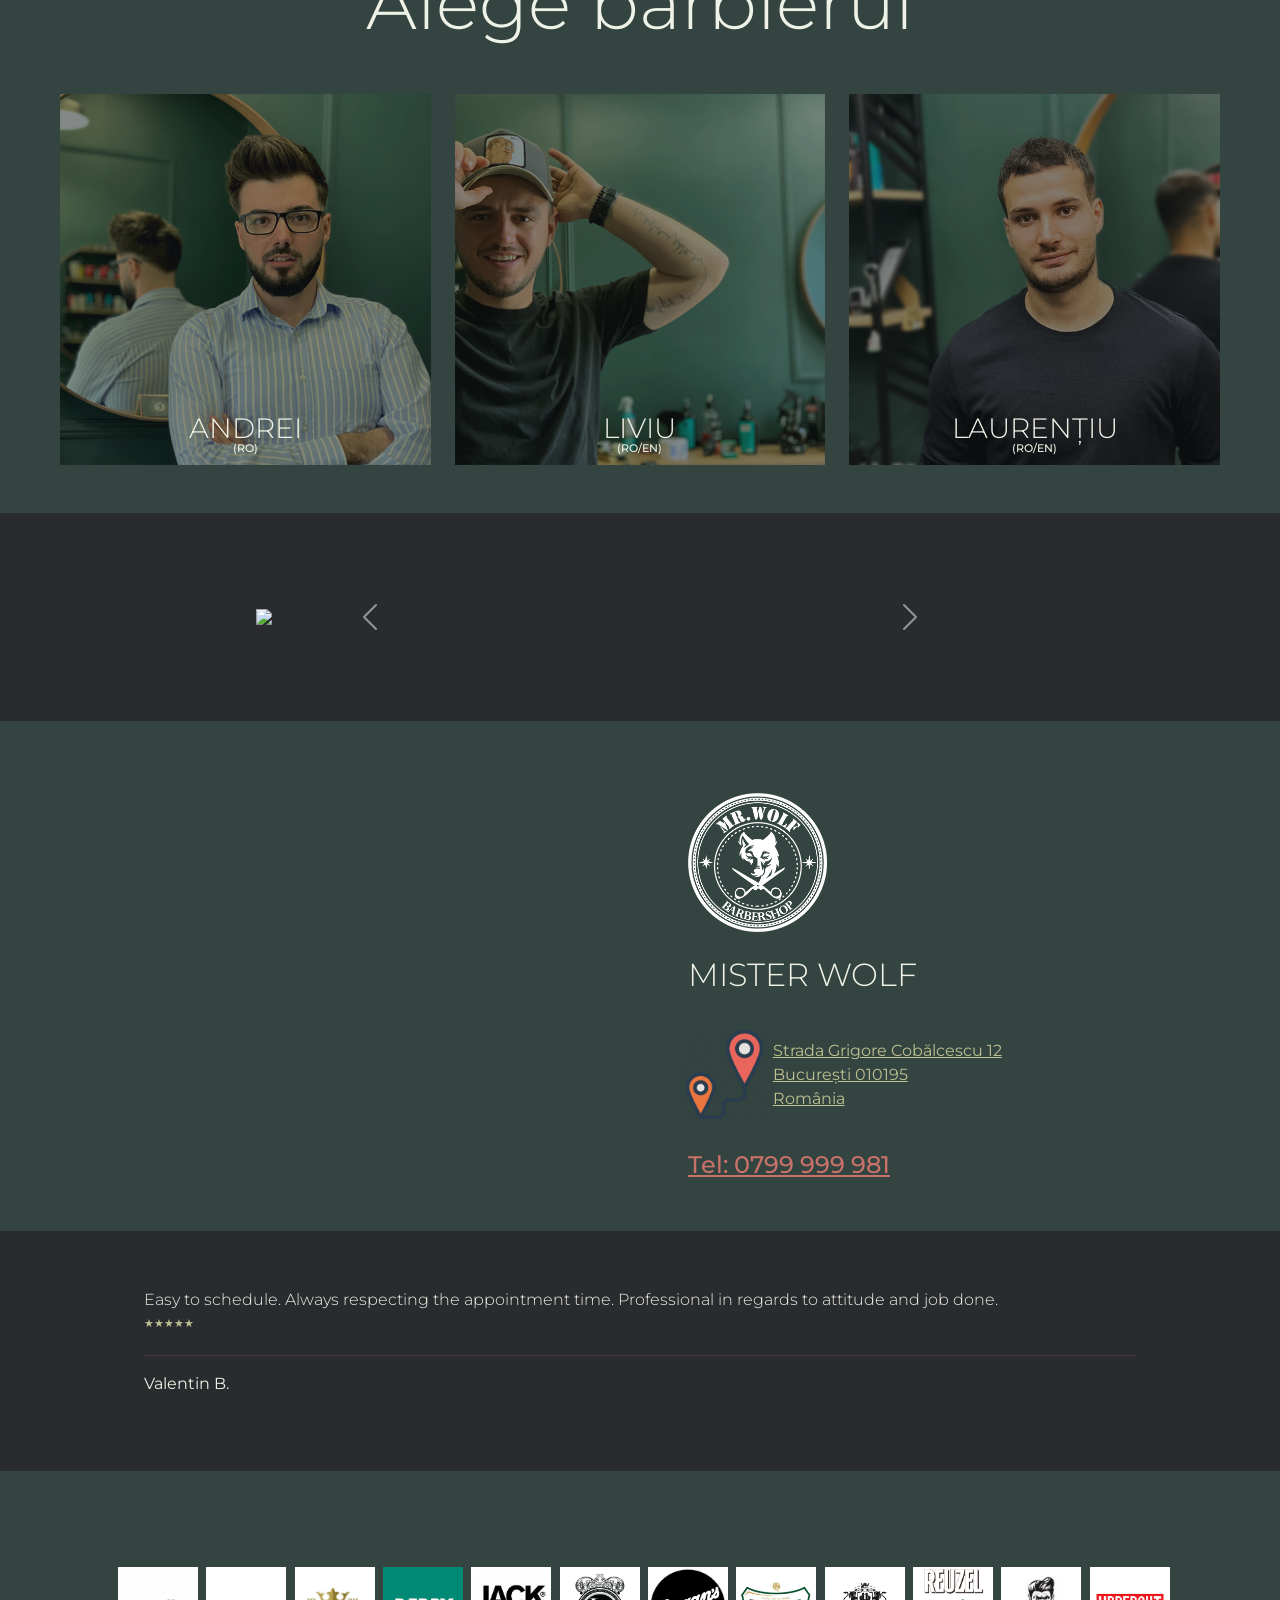
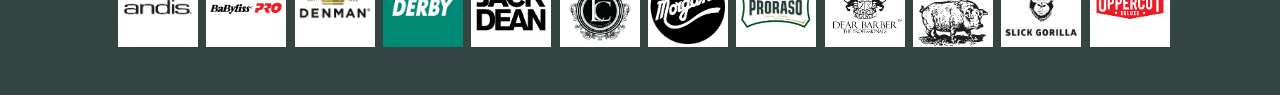
==== commit f26be363: "Updated shiny fur price" ====
--- a/index.html
+++ b/index.html
@@ -137,7 +137,7 @@
                     <div class="col-sm-12 col-md-6 col-lg-4">
                         <hr class="hr">
                         <h2>SHINY FUR PACKAGE</h2>
-                        <h3>160 Ron</h3>
+                        <h3>150 Ron</h3>
                         <p>SPECIAL CUT + BEARD TRIM</p>
                     </div>
                     <div class="col-sm-12 col-md-6 col-lg-4">
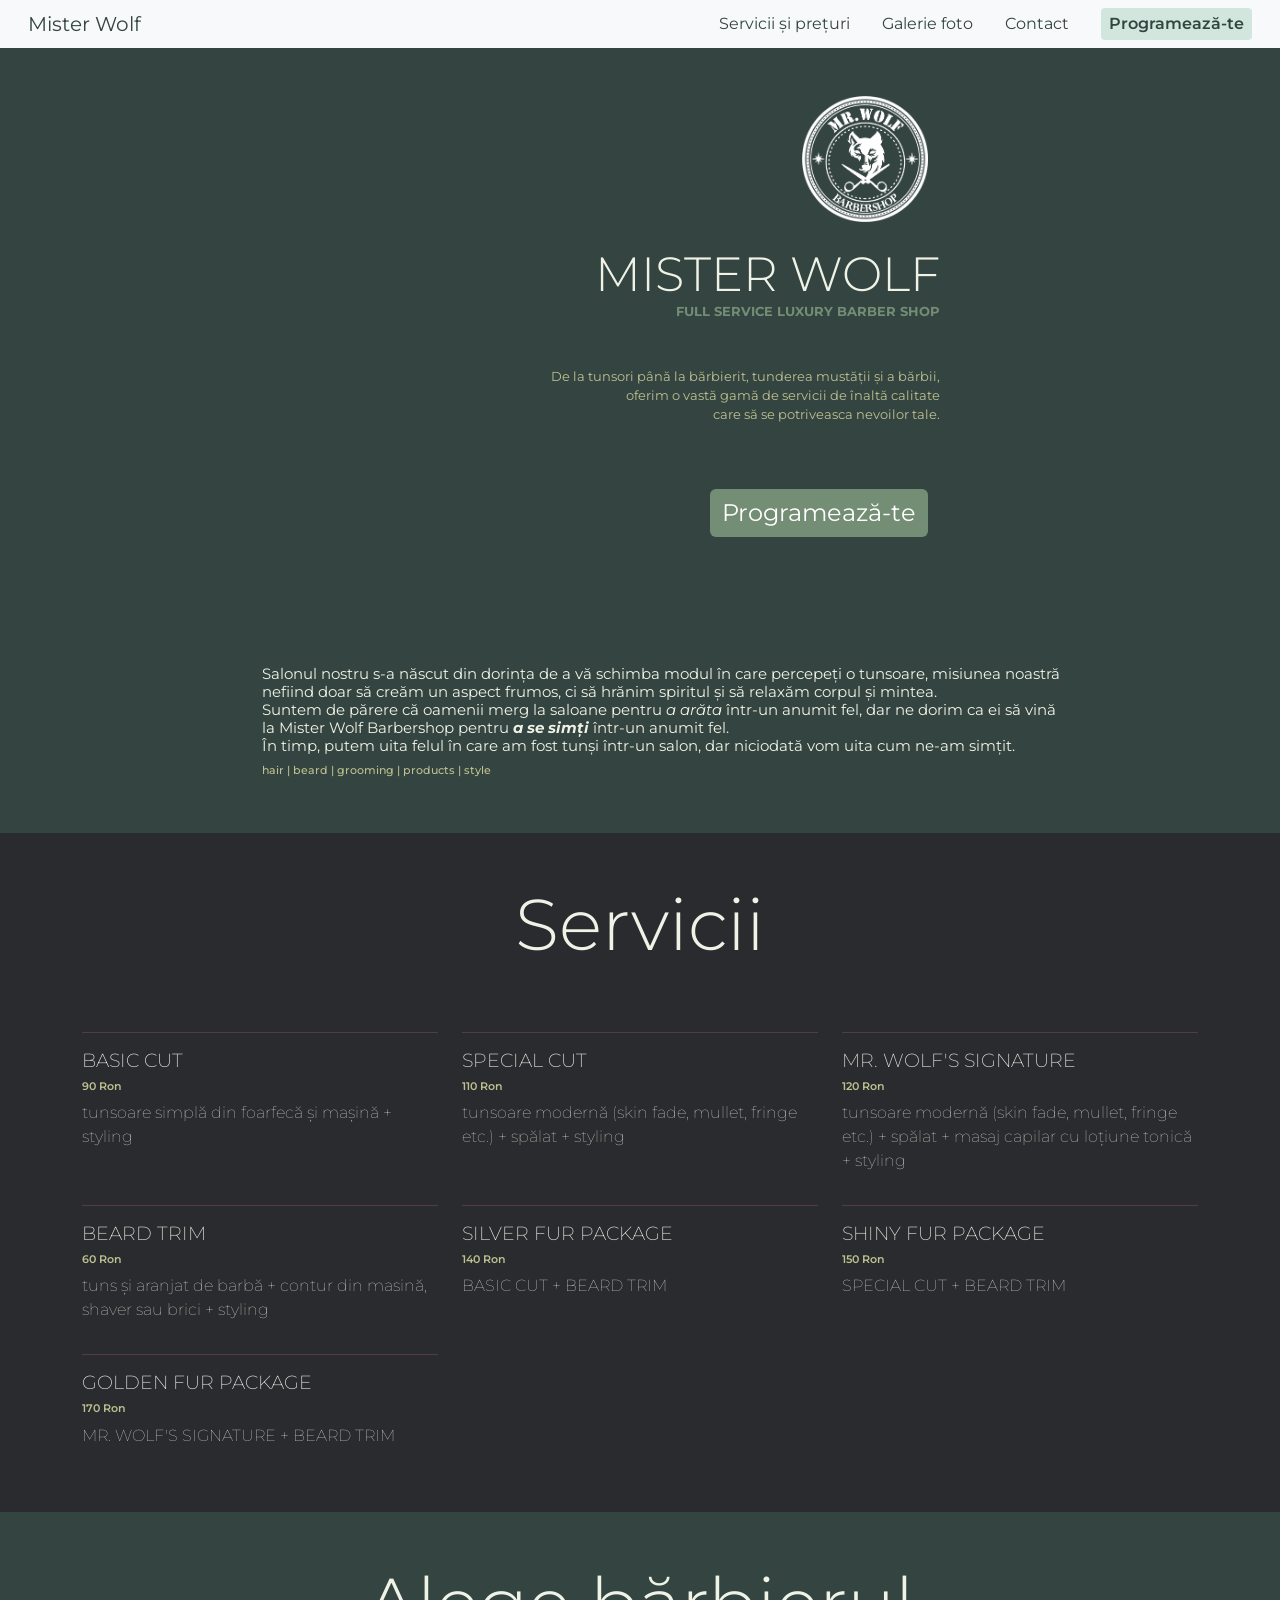
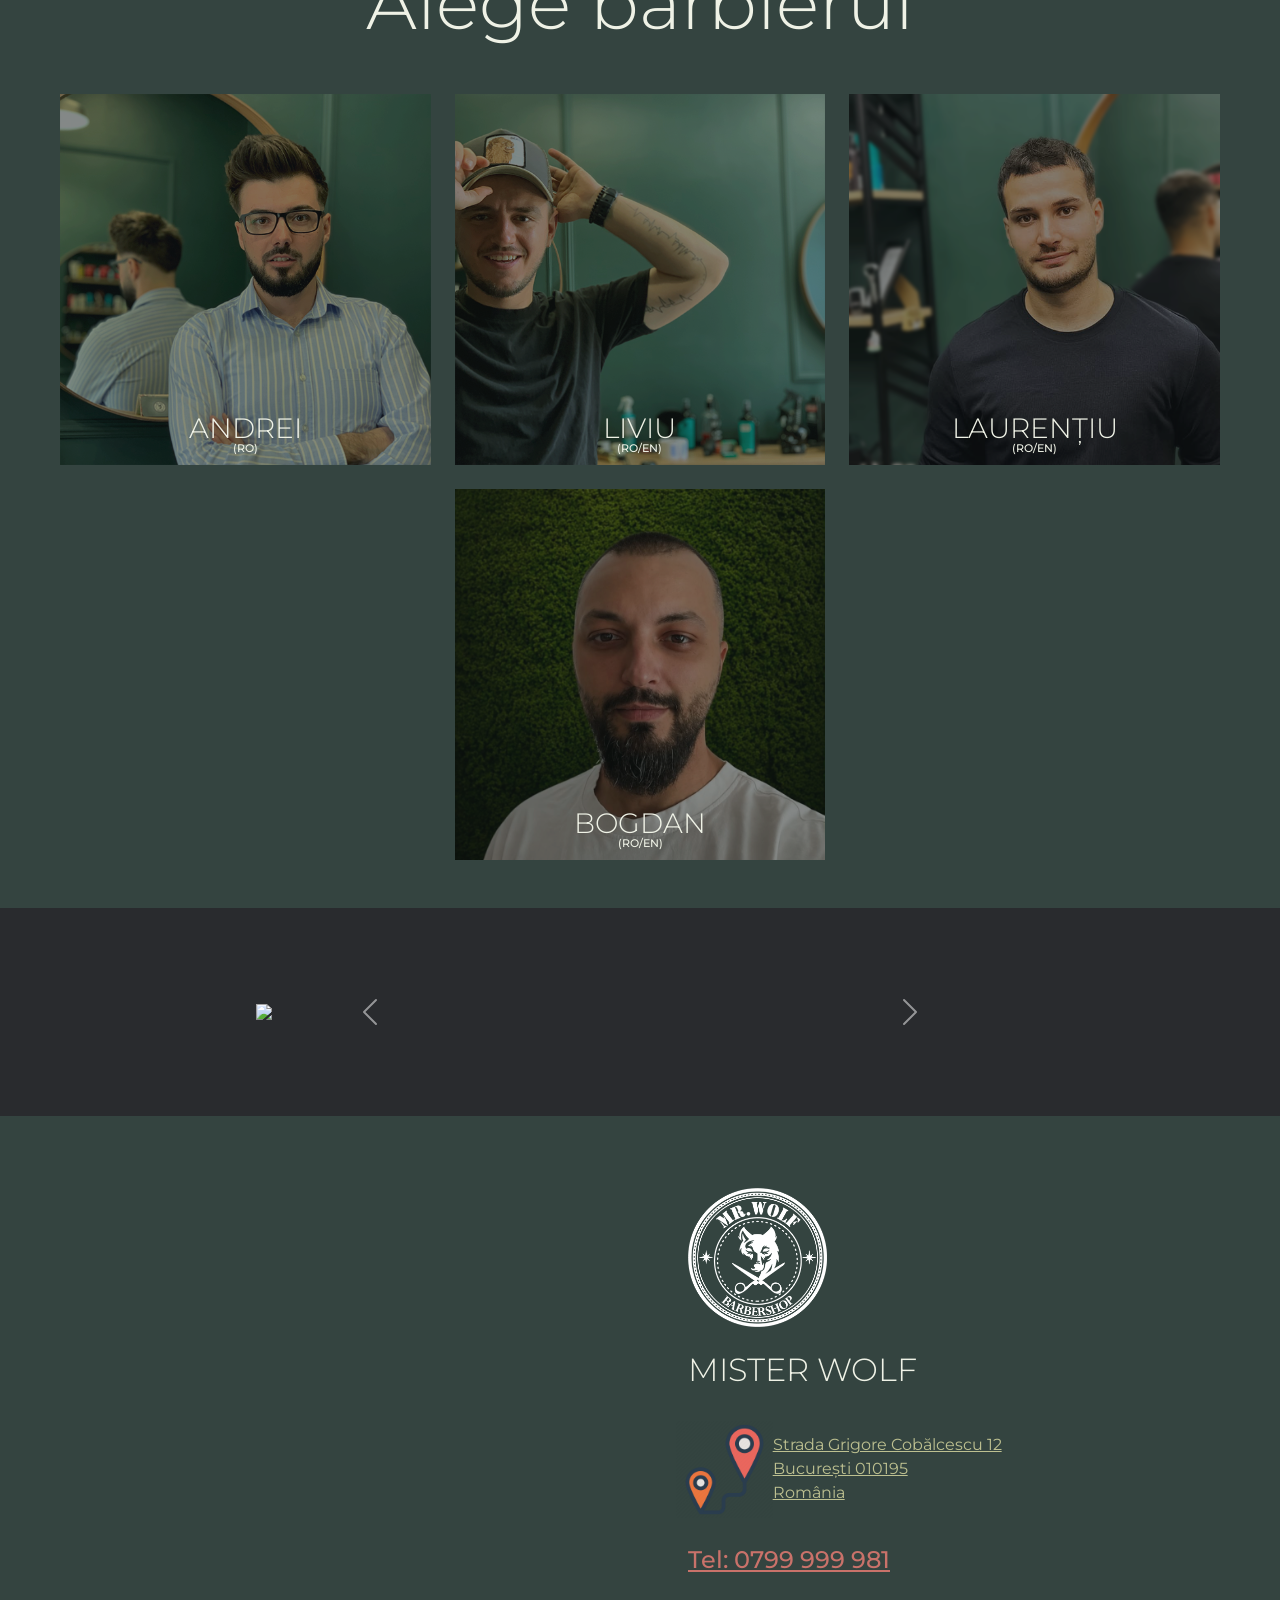
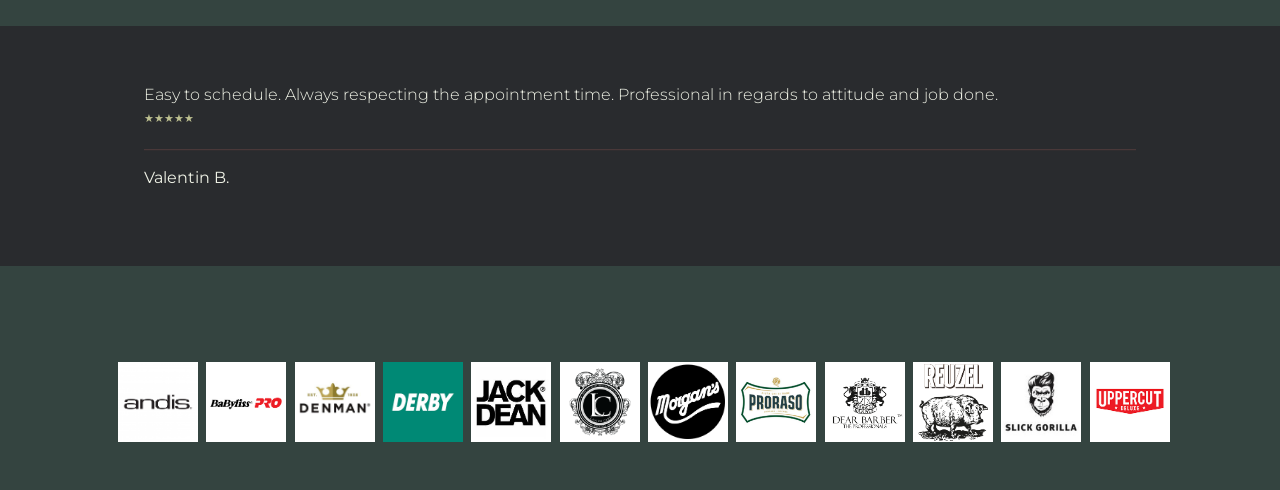
==== commit 8e53c4a2: "Added staff: Bogdan" ====
--- a/index.html
+++ b/index.html
@@ -177,8 +177,16 @@
                 <div class="col-md-5 col-lg-4 zoom-container" id="booking-laurentiu">
                     <a href="https://misterwolf.setmore.com/laurentiu-apostol" target="_blank"
                         class="d-flex align-items-end justify-content-center">
-                        <img class="w-100 zoom-img" src="images/laurentiu.png" style="opacity: .8; -webkit-filter: brightness(0.6);" alt="LIVIU">
+                        <img class="w-100 zoom-img" src="images/laurentiu.png" style="opacity: .8; -webkit-filter: brightness(0.6);" alt="LAURENȚIU">
                         <span class="position-absolute mb-3">LAURENȚIU</span>
+                        <span class="position-absolute mb-2" id="language">(RO/EN)</span>
+                    </a>
+                </div>
+                <div class="col-md-5 col-lg-4 zoom-container" id="booking-bogdan">
+                    <a href="https://misterwolf.setmore.com/bogdan" target="_blank"
+                        class="d-flex align-items-end justify-content-center">
+                        <img class="w-100 zoom-img" src="images/bogdan.jpeg" style="opacity: .8; -webkit-filter: brightness(0.6);" alt="BOGDAN">
+                        <span class="position-absolute mb-3">BOGDAN</span>
                         <span class="position-absolute mb-2" id="language">(RO/EN)</span>
                     </a>
                 </div>
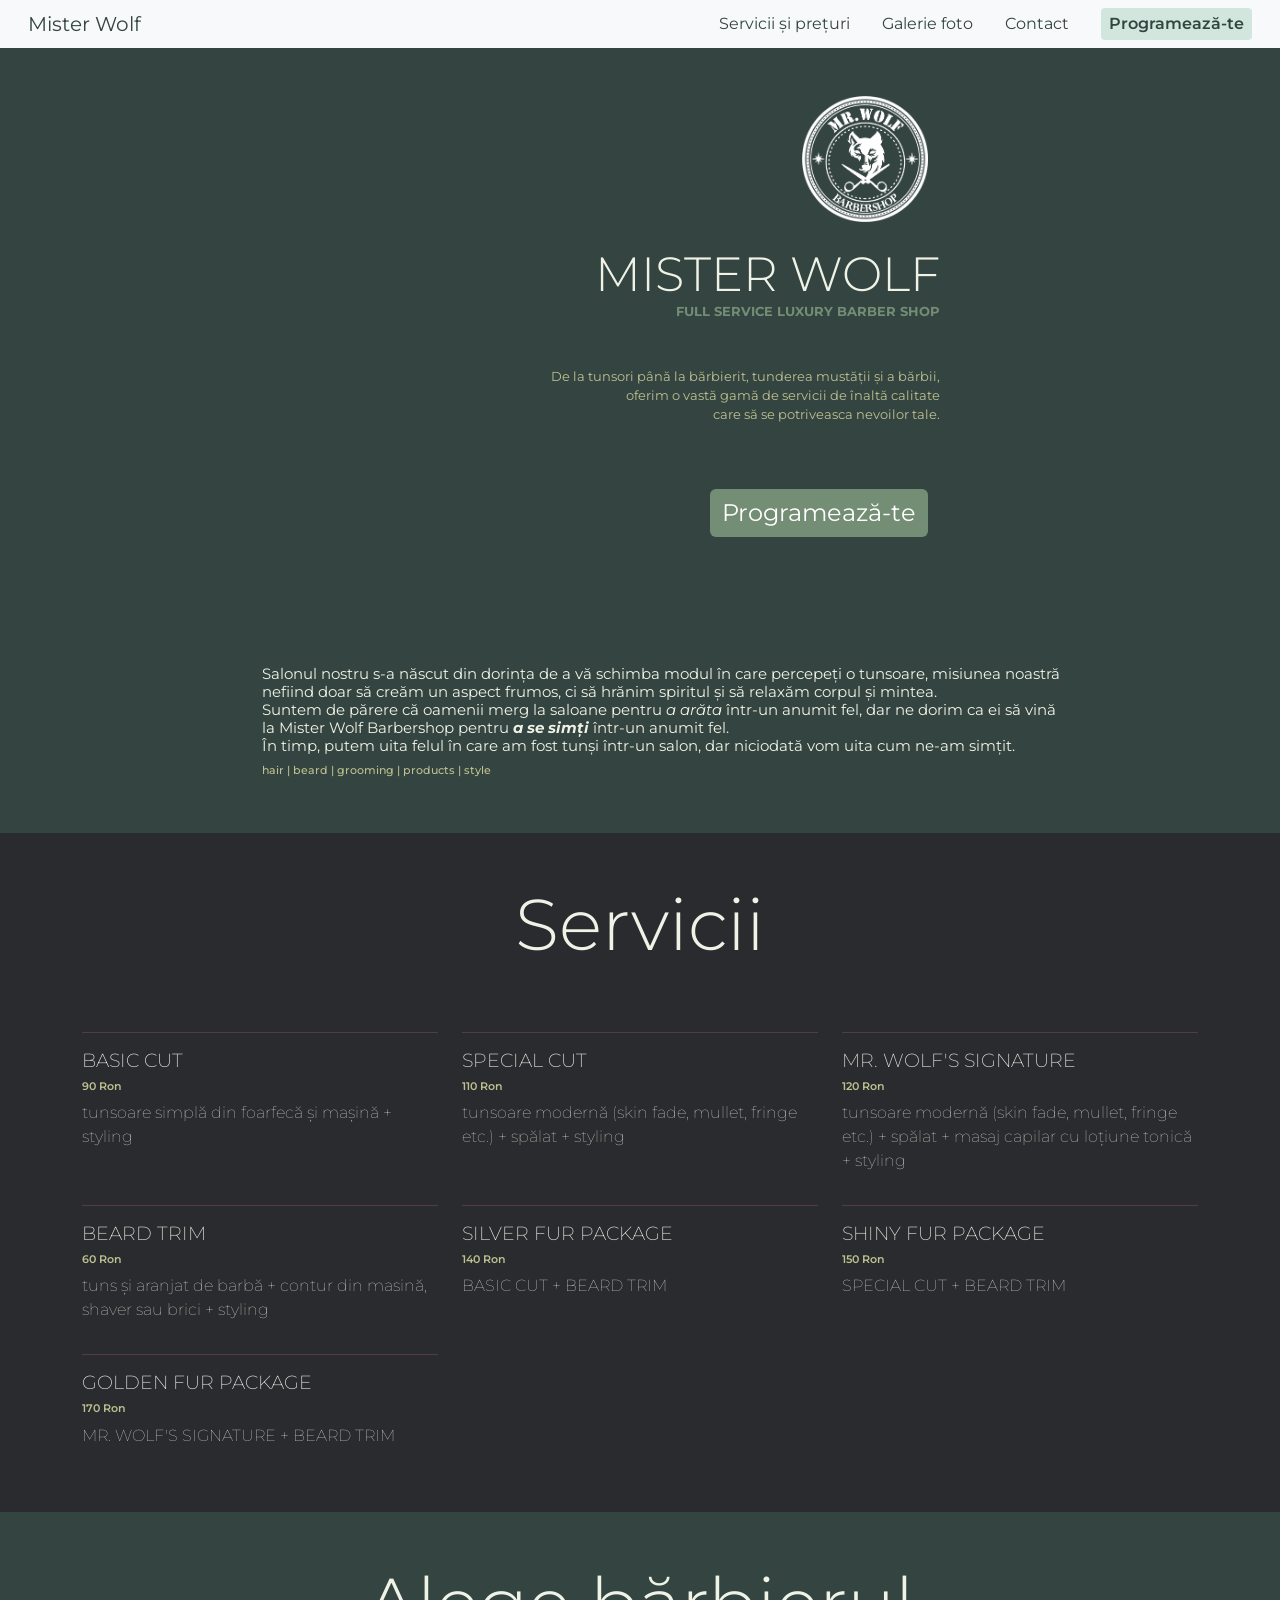
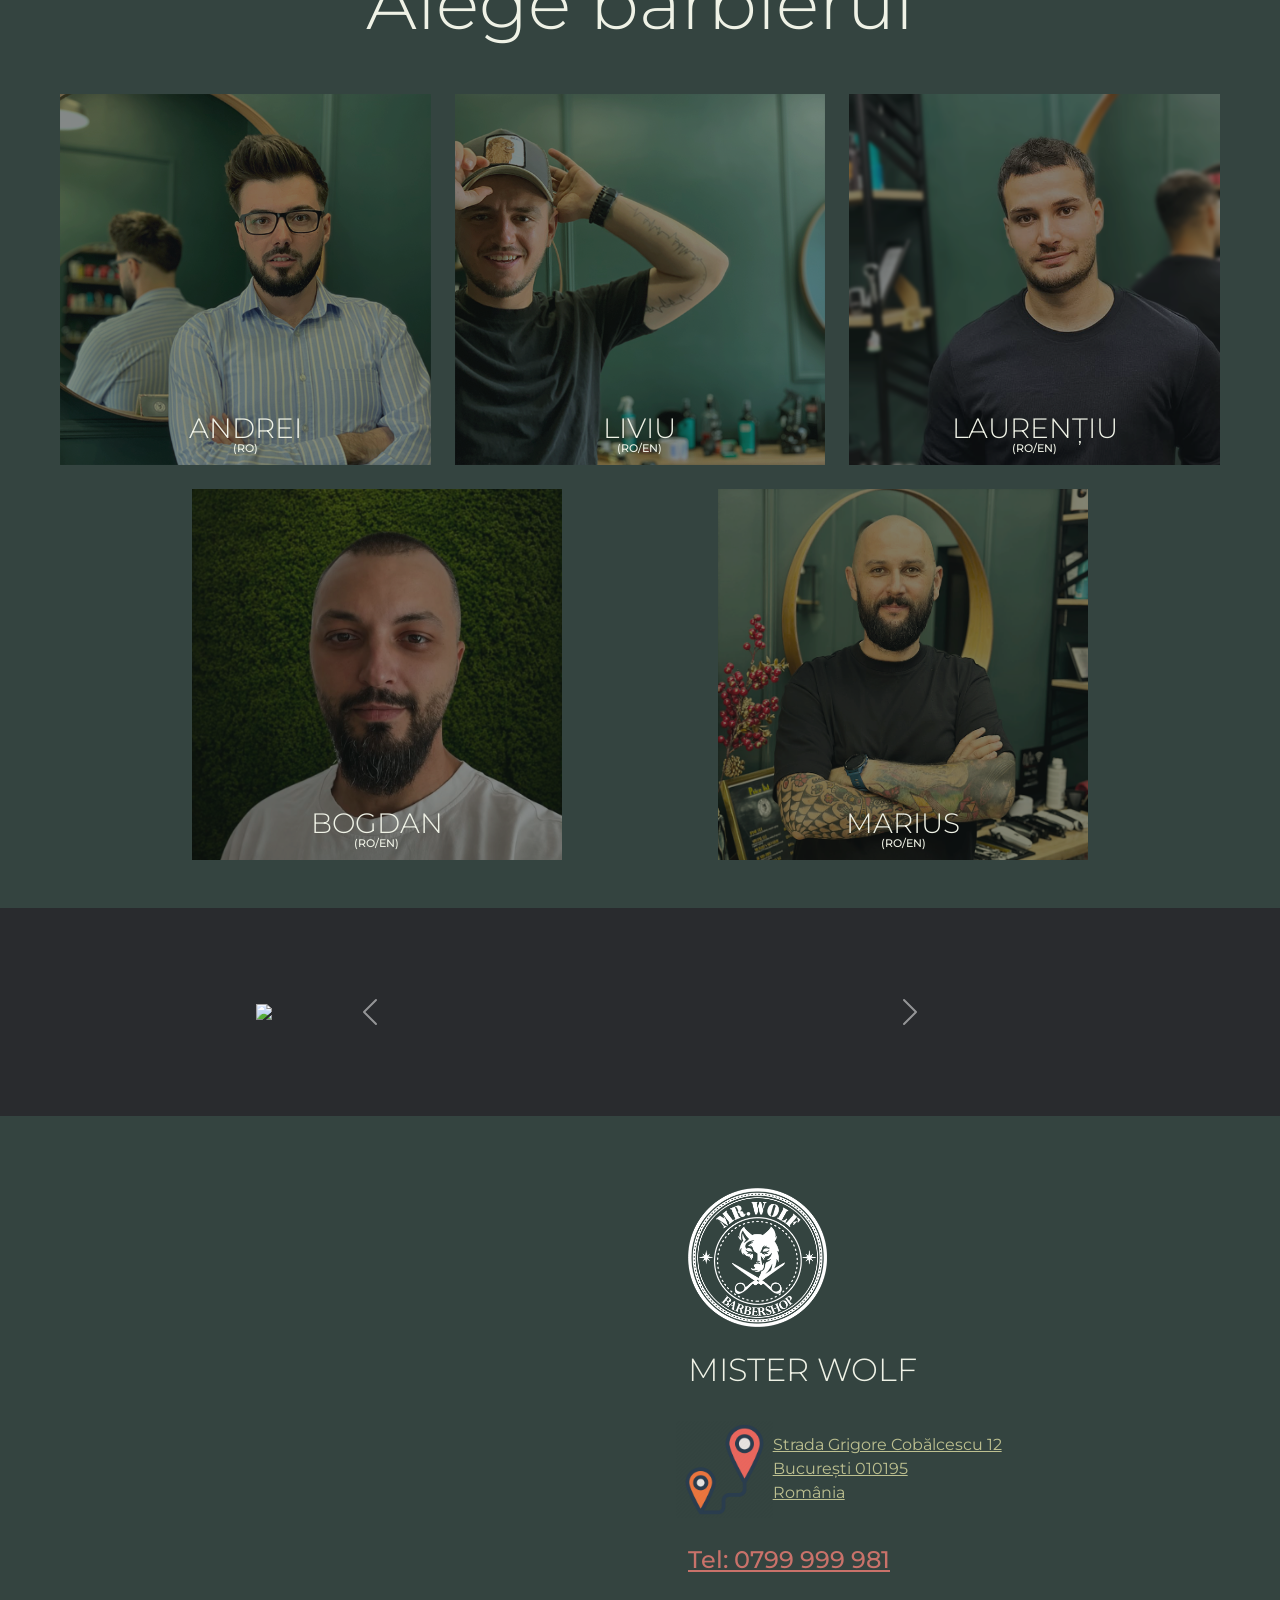
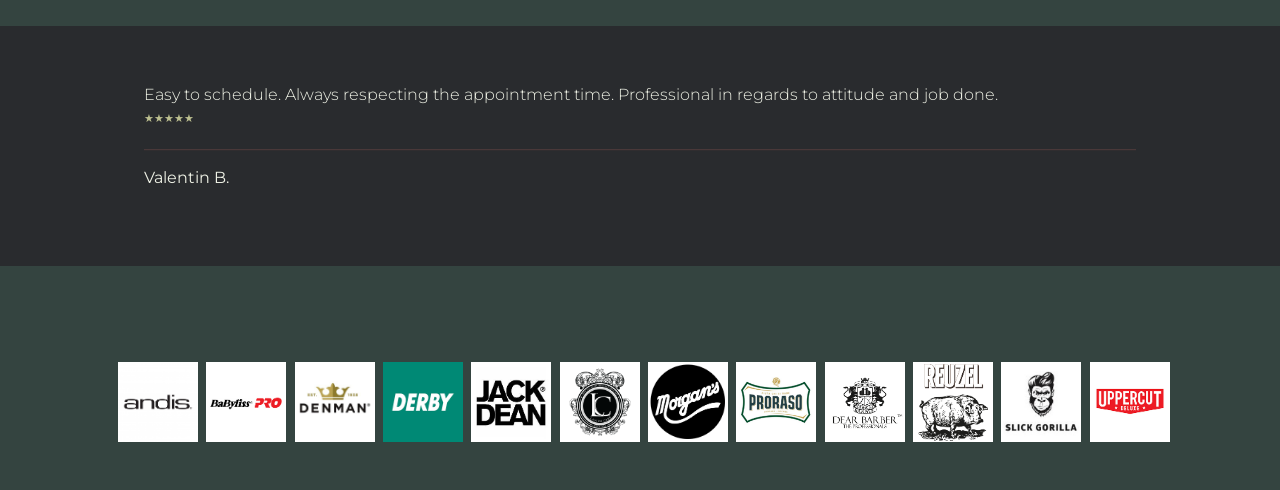
==== commit 1ae2da0c: "Added staff Marius" ====
--- a/index.html
+++ b/index.html
@@ -183,10 +183,18 @@
                     </a>
                 </div>
                 <div class="col-md-5 col-lg-4 zoom-container" id="booking-bogdan">
-                    <a href="https://misterwolf.setmore.com/bogdan" target="_blank"
+                    <a href="https://misterwolf.setmore.com/bogdan-moroianu" target="_blank"
                         class="d-flex align-items-end justify-content-center">
                         <img class="w-100 zoom-img" src="images/bogdan.jpeg" style="opacity: .8; -webkit-filter: brightness(0.6);" alt="BOGDAN">
                         <span class="position-absolute mb-3">BOGDAN</span>
+                        <span class="position-absolute mb-2" id="language">(RO/EN)</span>
+                    </a>
+                </div>
+                <div class="col-md-5 col-lg-4 zoom-container" id="booking-marius">
+                    <a href="https://misterwolf.setmore.com/marius-dumitrescu" target="_blank"
+                        class="d-flex align-items-end justify-content-center">
+                        <img class="w-100 zoom-img" src="images/marius.png" style="opacity: .8; -webkit-filter: brightness(0.6);" alt="MARIUS">
+                        <span class="position-absolute mb-3">MARIUS</span>
                         <span class="position-absolute mb-2" id="language">(RO/EN)</span>
                     </a>
                 </div>
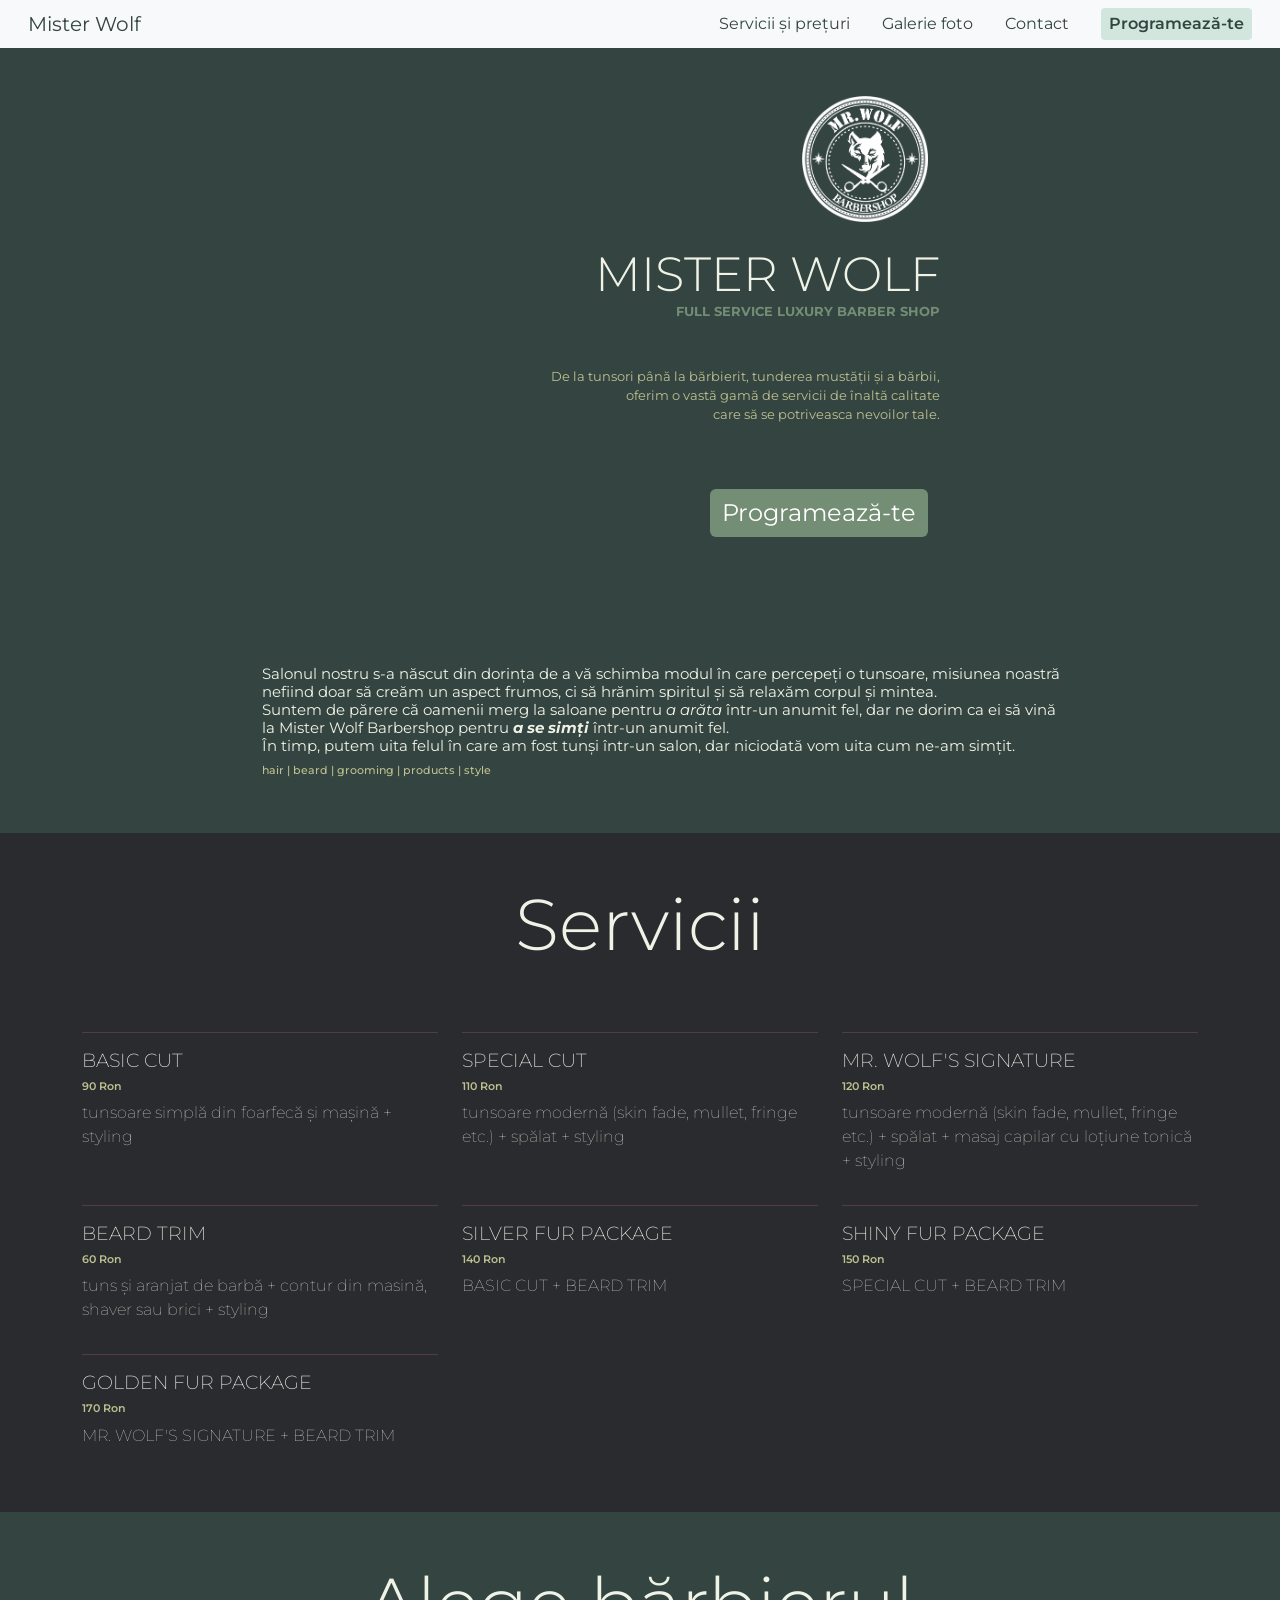
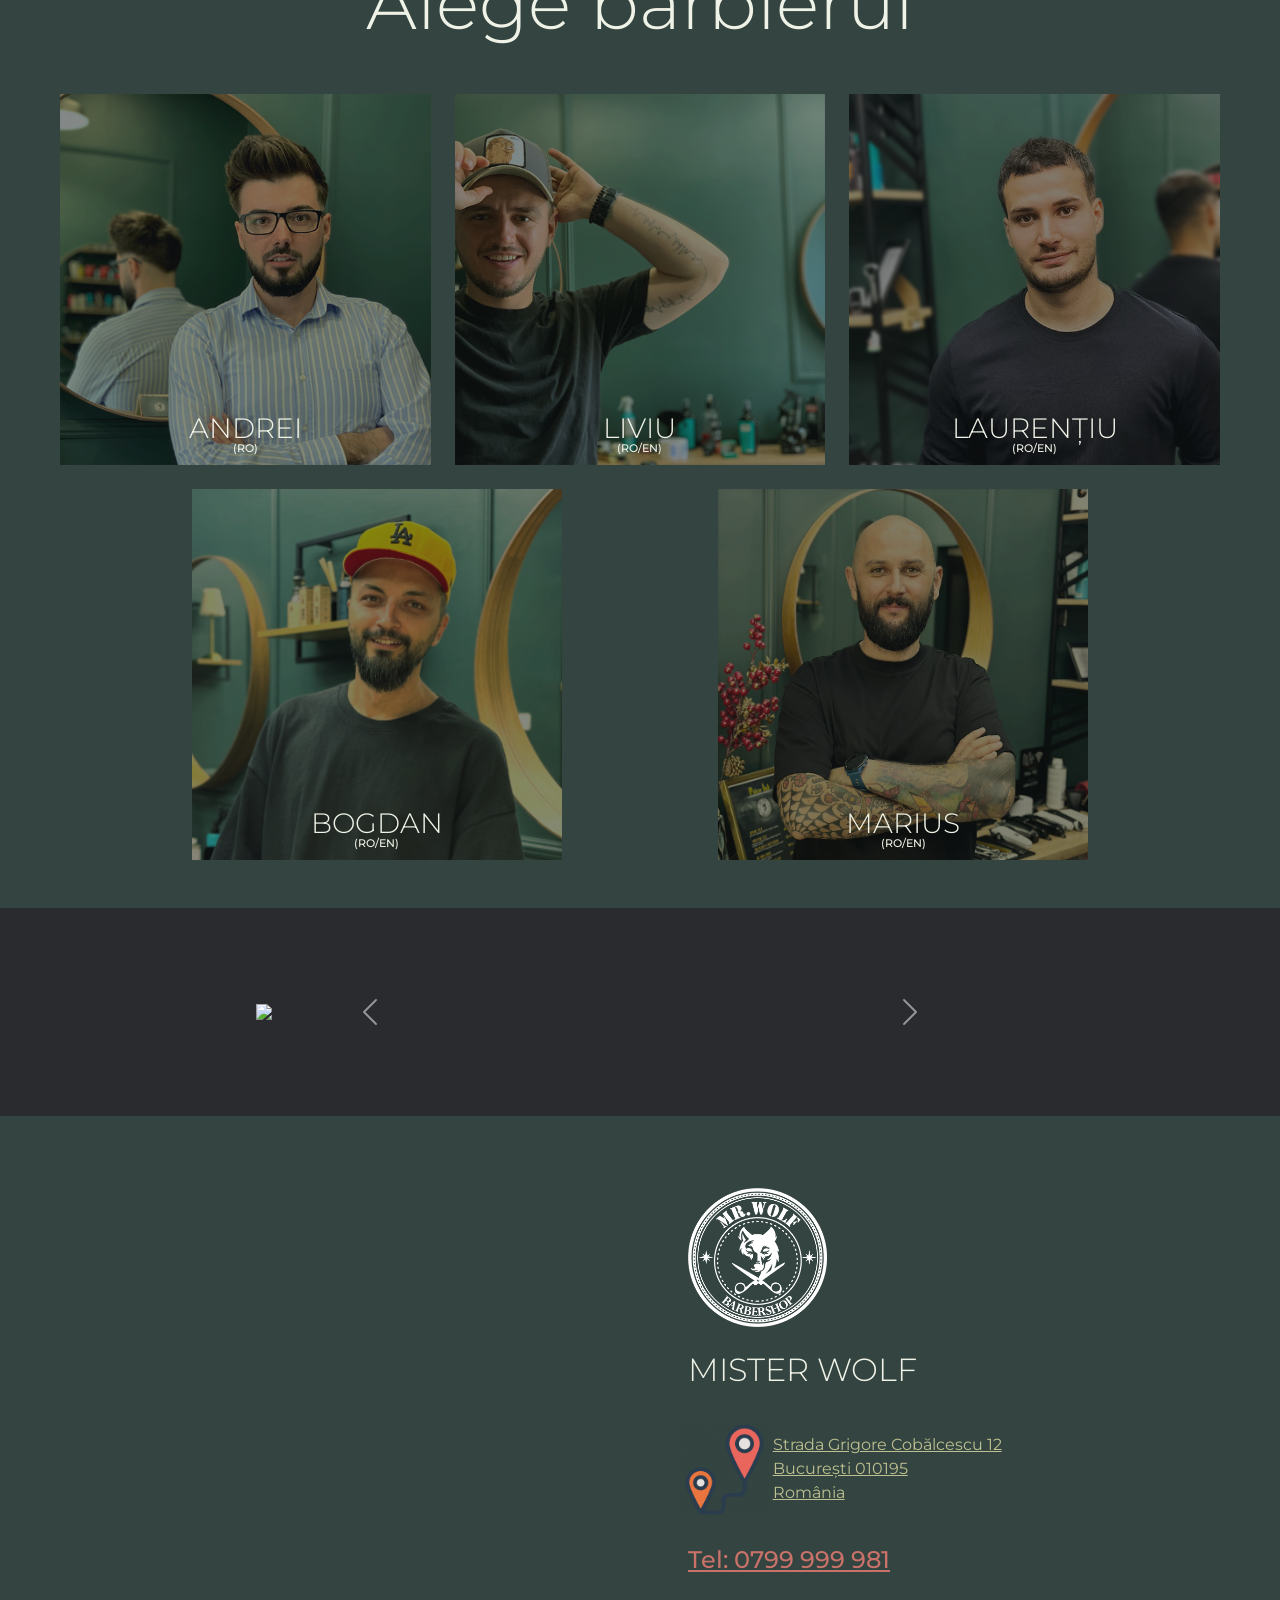
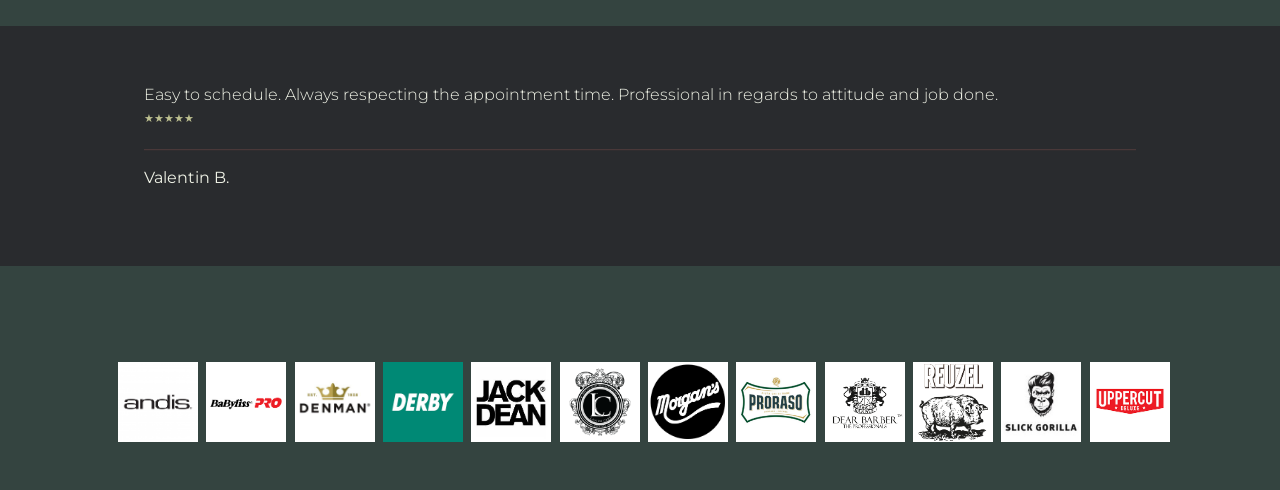
==== commit 8cb53c05: "Change image source from bogdan.jpeg to bogdan.png" ====
--- a/index.html
+++ b/index.html
@@ -185,7 +185,7 @@
                 <div class="col-md-5 col-lg-4 zoom-container" id="booking-bogdan">
                     <a href="https://misterwolf.setmore.com/bogdan-moroianu" target="_blank"
                         class="d-flex align-items-end justify-content-center">
-                        <img class="w-100 zoom-img" src="images/bogdan.jpeg" style="opacity: .8; -webkit-filter: brightness(0.6);" alt="BOGDAN">
+                        <img class="w-100 zoom-img" src="images/bogdan.png" style="opacity: .8; -webkit-filter: brightness(0.6);" alt="BOGDAN">
                         <span class="position-absolute mb-3">BOGDAN</span>
                         <span class="position-absolute mb-2" id="language">(RO/EN)</span>
                     </a>
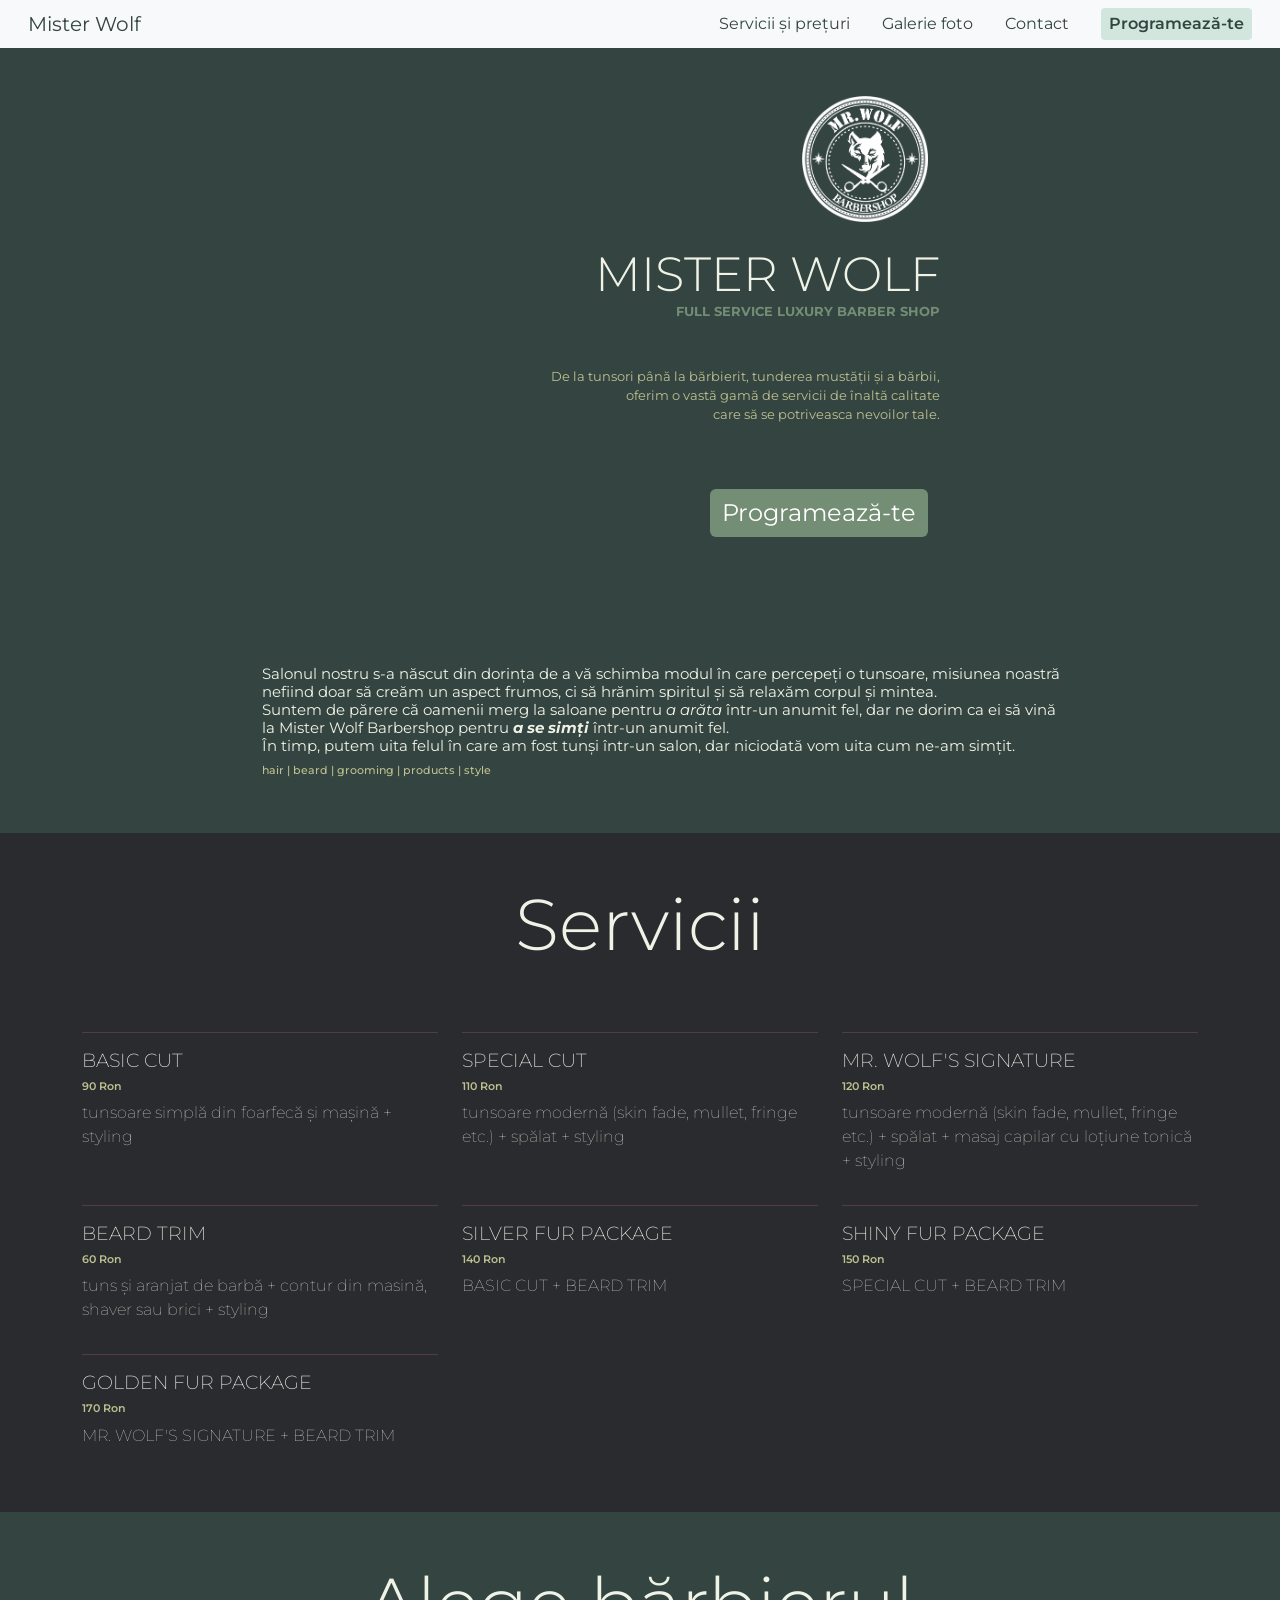
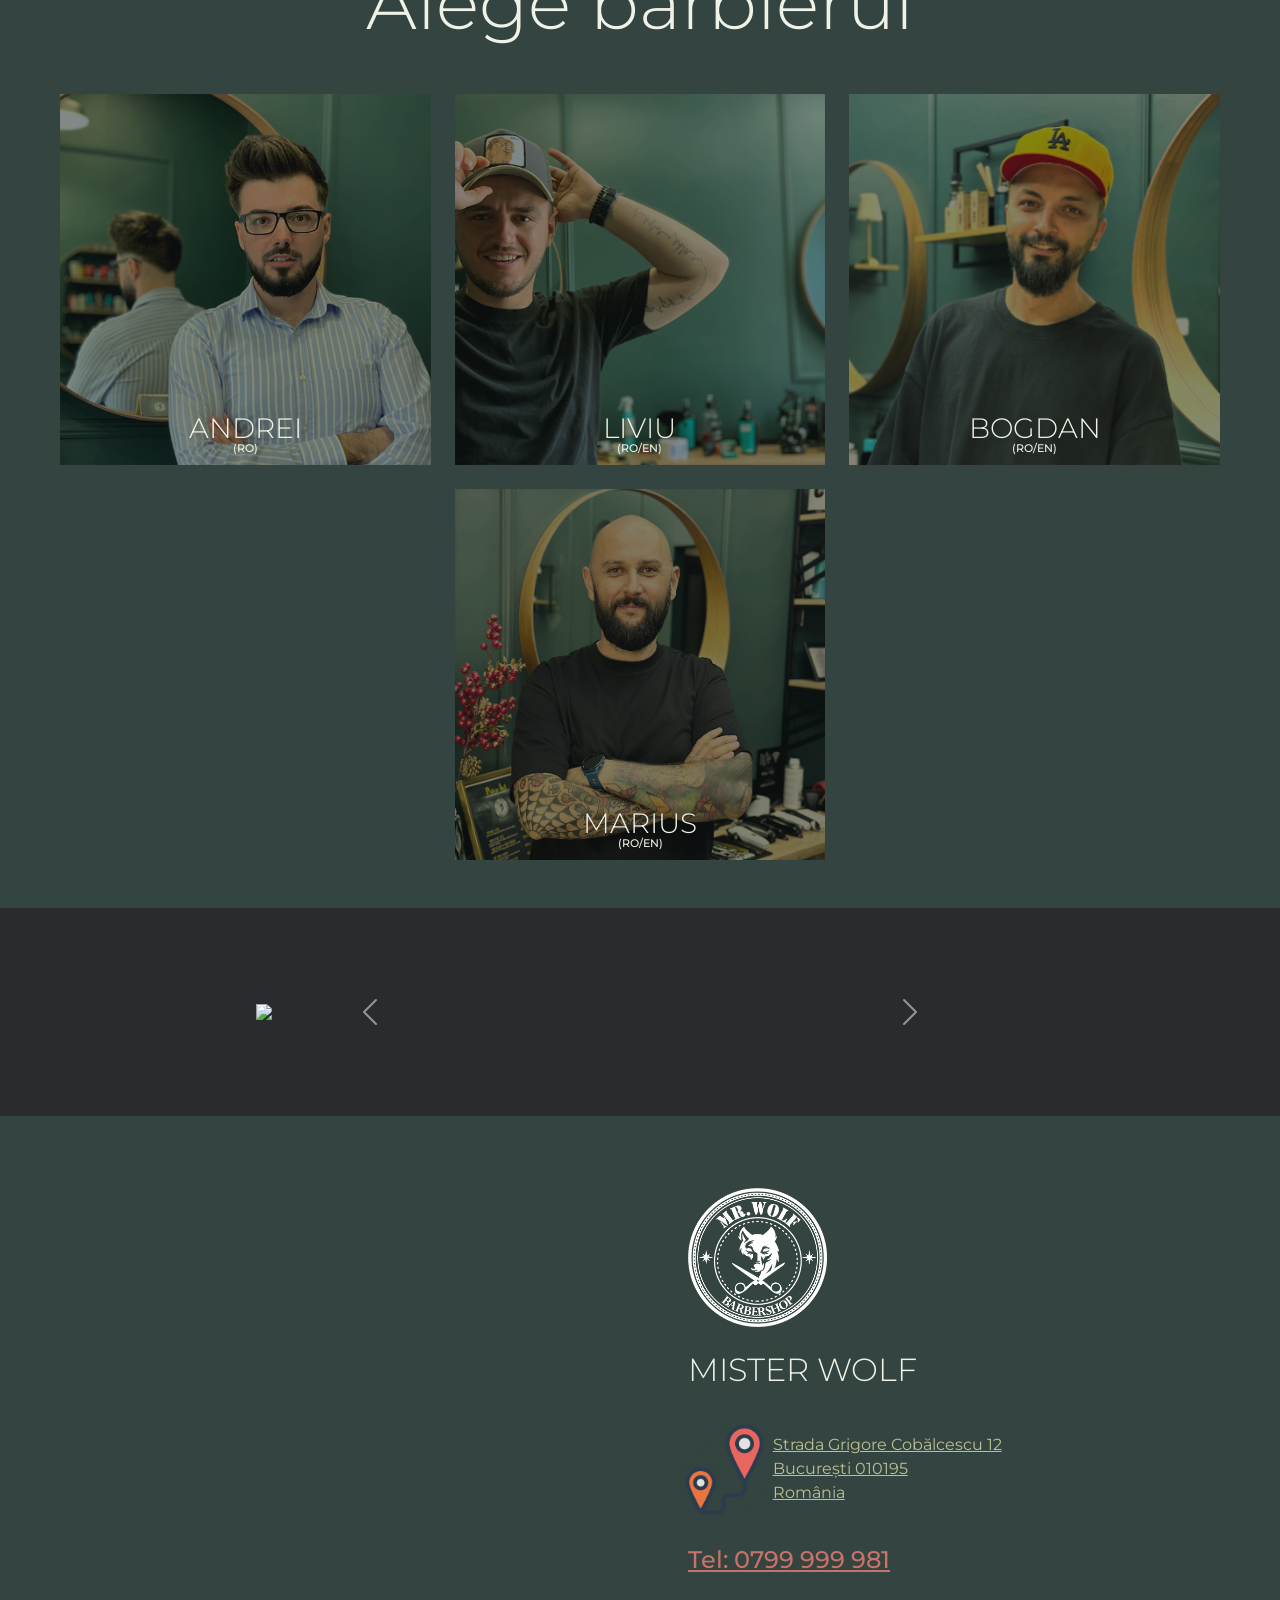
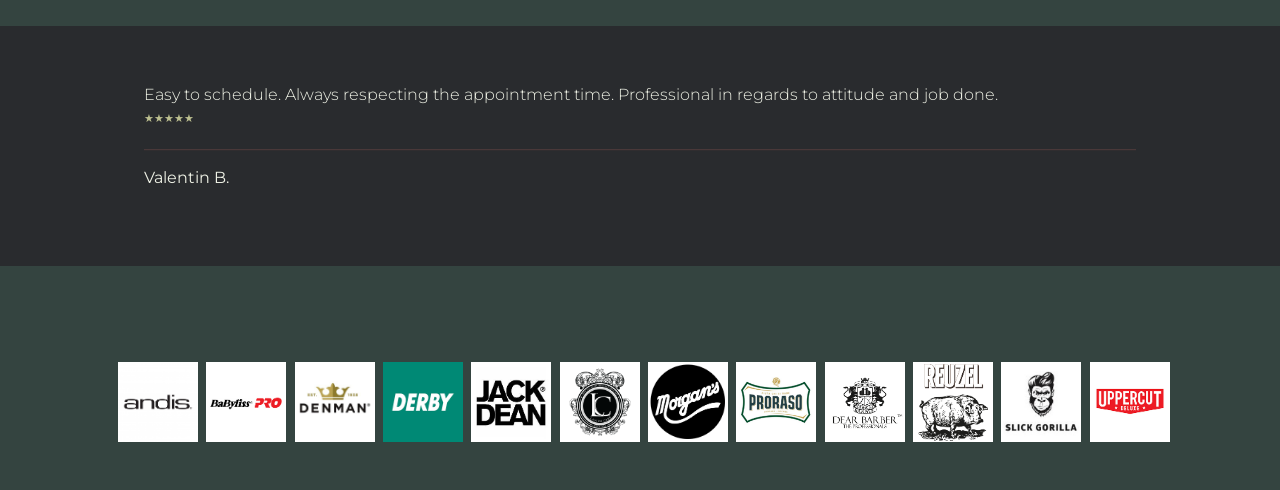
==== commit c0e4a206: "Remove Laurentiu booking section from index.html Removed the booking section for Laurentiu." ====
--- a/index.html
+++ b/index.html
@@ -174,14 +174,6 @@
                         <span class="position-absolute mb-2" id="language">(RO/EN)</span>
                     </a>
                 </div>
-                <div class="col-md-5 col-lg-4 zoom-container" id="booking-laurentiu">
-                    <a href="https://misterwolf.setmore.com/laurentiu-apostol" target="_blank"
-                        class="d-flex align-items-end justify-content-center">
-                        <img class="w-100 zoom-img" src="images/laurentiu.png" style="opacity: .8; -webkit-filter: brightness(0.6);" alt="LAURENȚIU">
-                        <span class="position-absolute mb-3">LAURENȚIU</span>
-                        <span class="position-absolute mb-2" id="language">(RO/EN)</span>
-                    </a>
-                </div>
                 <div class="col-md-5 col-lg-4 zoom-container" id="booking-bogdan">
                     <a href="https://misterwolf.setmore.com/bogdan-moroianu" target="_blank"
                         class="d-flex align-items-end justify-content-center">
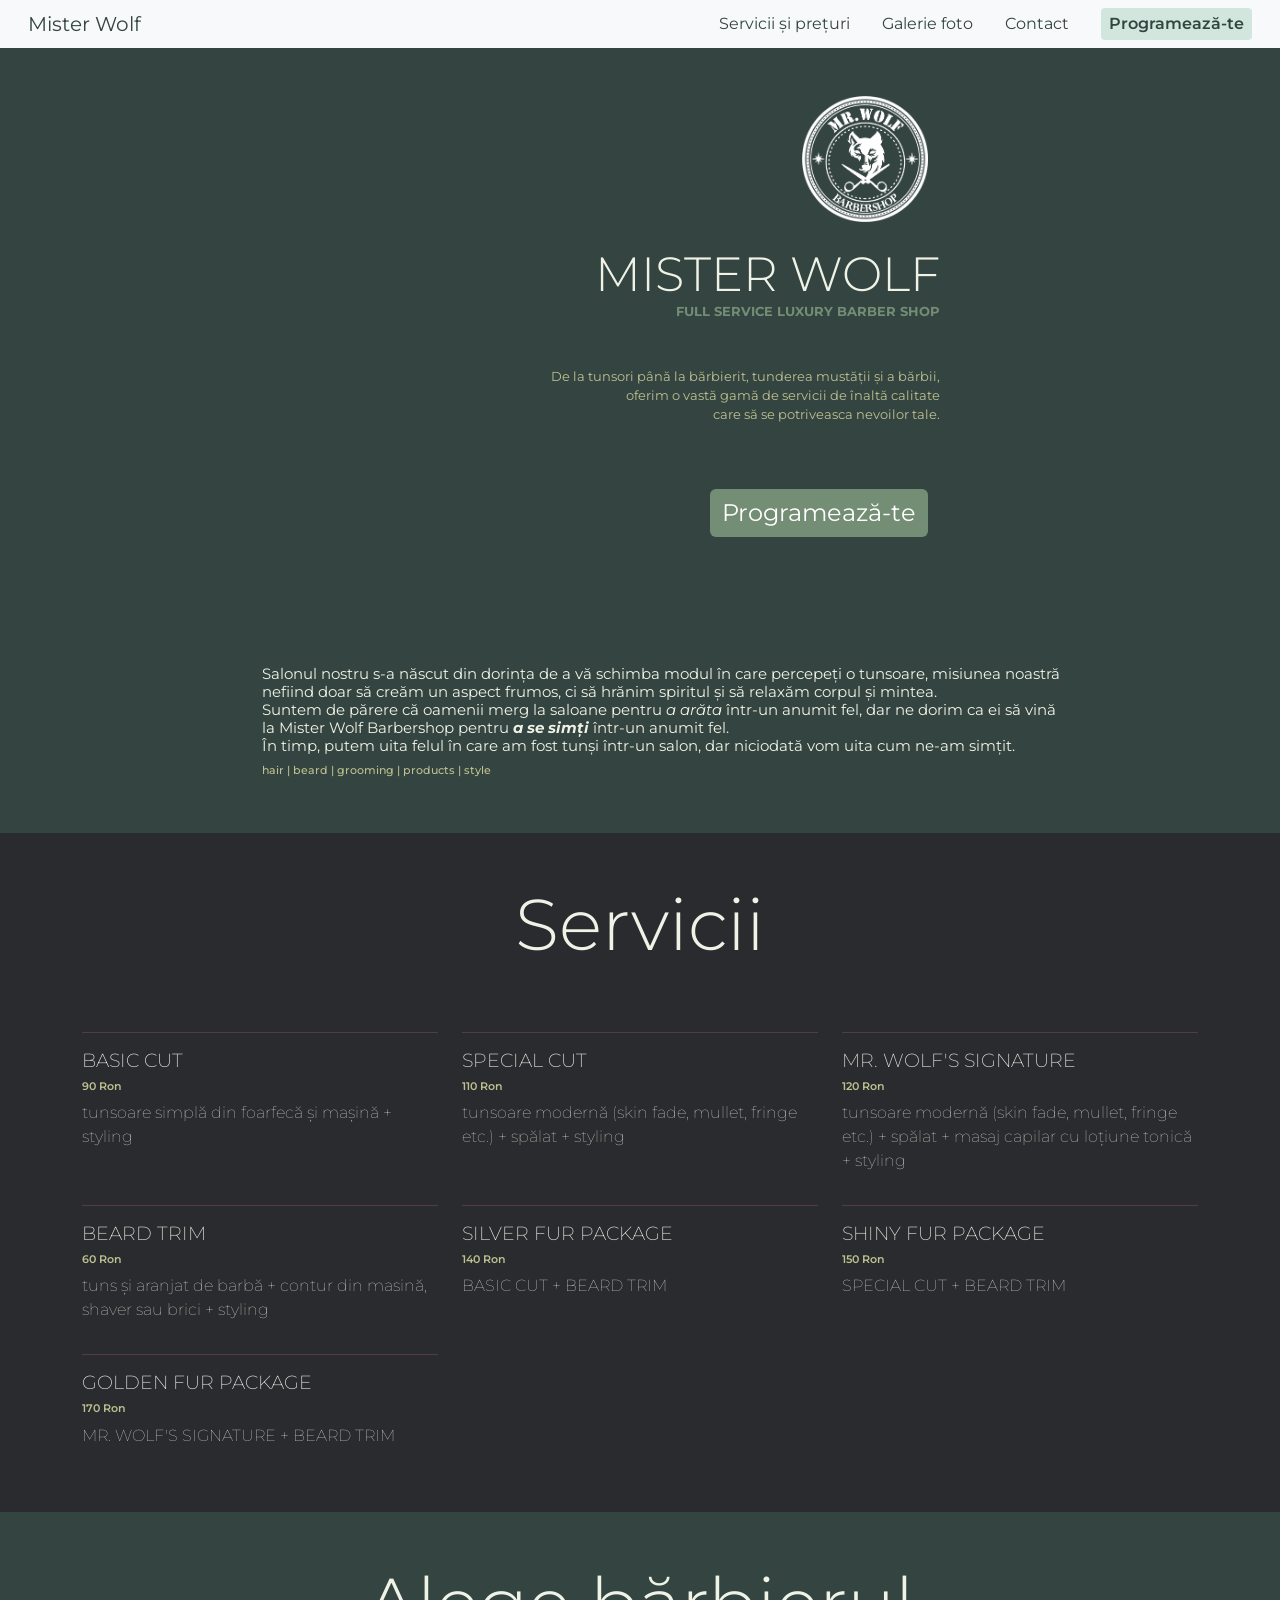
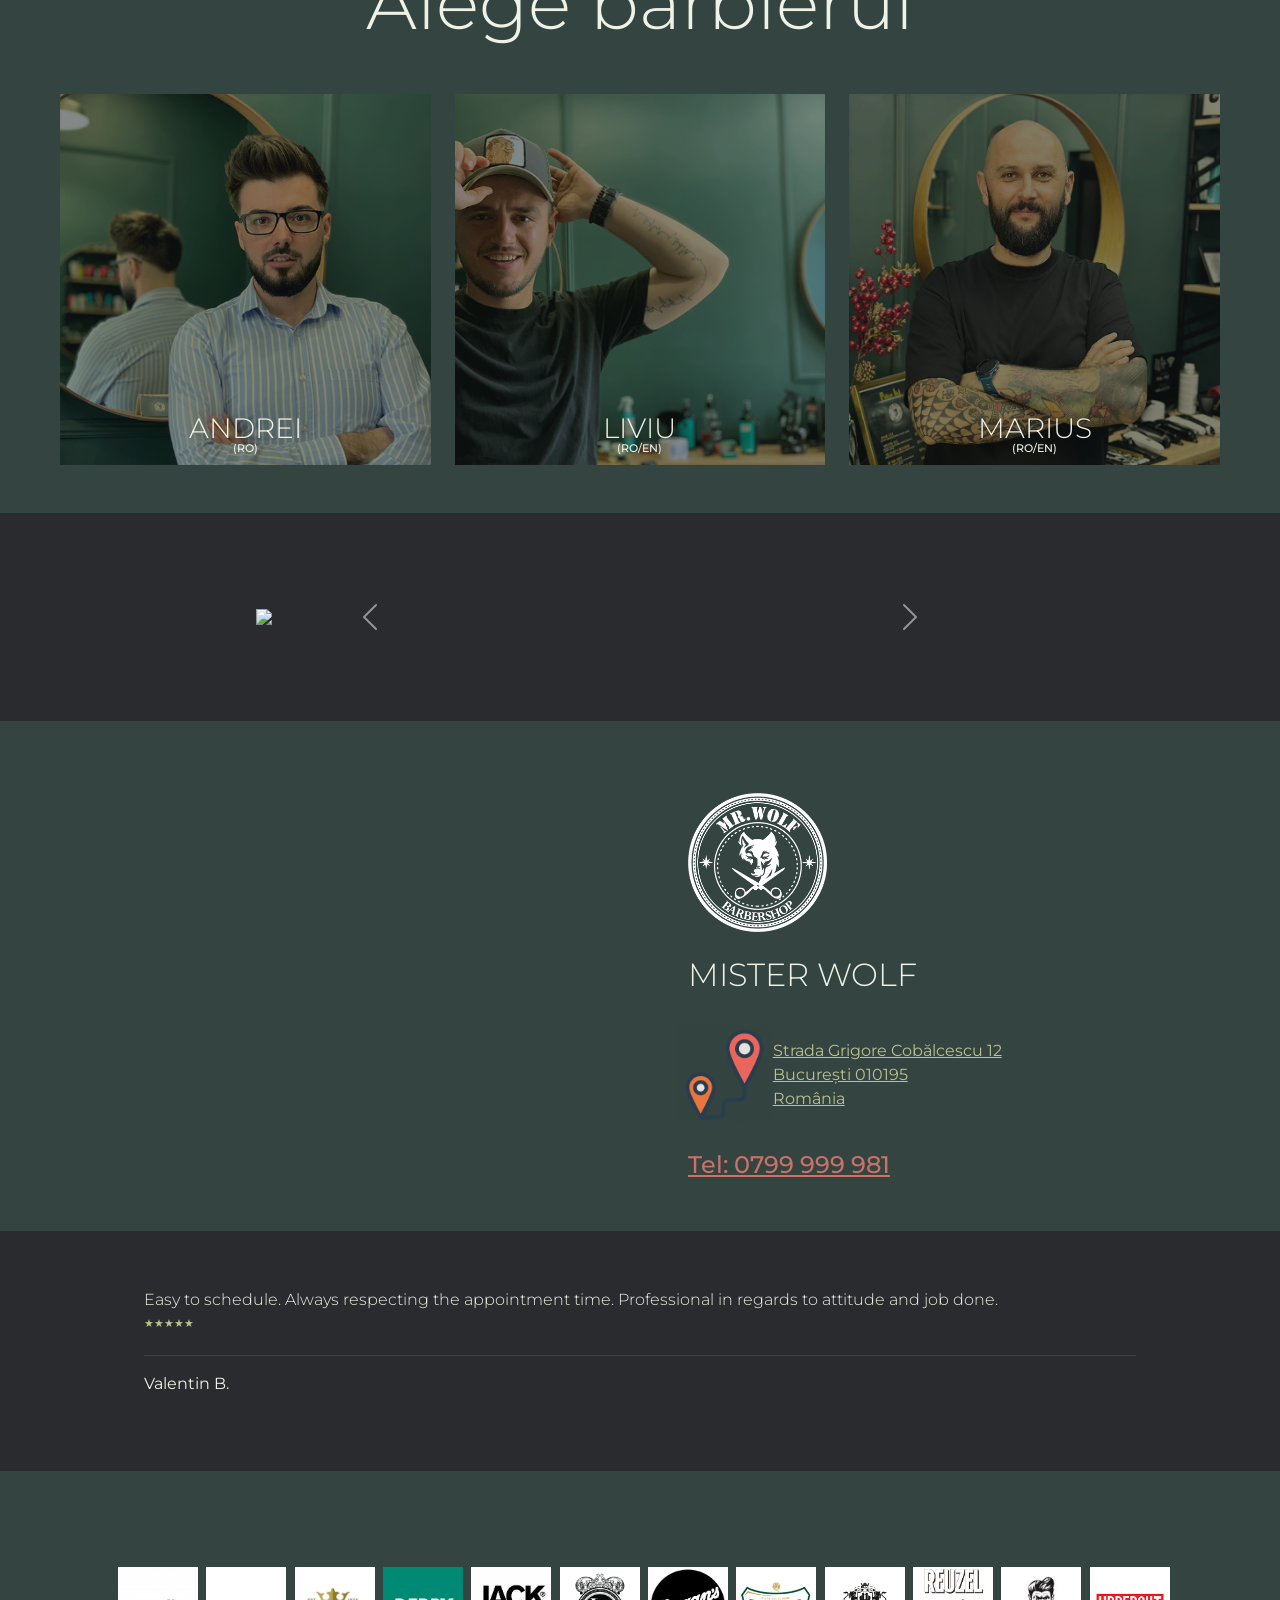
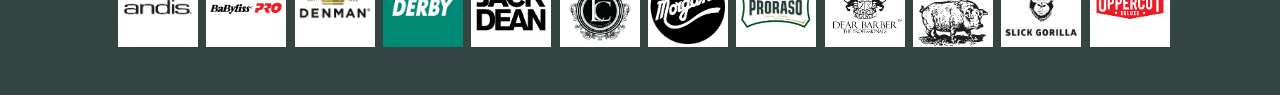
==== commit ae2f4b1f: "Bogdan out" ====
--- a/index.html
+++ b/index.html
@@ -158,6 +158,7 @@
         <div class="container-sm pb-5 text-center display-2" id="booking-jump">Alege bărbierul</div>
         <div class="container-fluid text-center">
             <div class="row g-4 px-5 justify-content-evenly">
+                
                 <div class="col-md-5 col-lg-4 zoom-container" id="booking-andrei">
                     <a href="https://misterwolf.setmore.com/andrei-lupu" target="_blank"
                         class="d-flex align-items-end justify-content-center">
@@ -166,6 +167,7 @@
                         <span class="position-absolute mb-2" id="language">(RO)</span>
                     </a>
                 </div>
+                
                 <div class="col-md-5 col-lg-4 zoom-container" id="booking-liviu">
                     <a href="https://liviuagache.setmore.com" target="_blank"
                         class="d-flex align-items-end justify-content-center">
@@ -174,14 +176,7 @@
                         <span class="position-absolute mb-2" id="language">(RO/EN)</span>
                     </a>
                 </div>
-                <div class="col-md-5 col-lg-4 zoom-container" id="booking-bogdan">
-                    <a href="https://misterwolf.setmore.com/bogdan-moroianu" target="_blank"
-                        class="d-flex align-items-end justify-content-center">
-                        <img class="w-100 zoom-img" src="images/bogdan.png" style="opacity: .8; -webkit-filter: brightness(0.6);" alt="BOGDAN">
-                        <span class="position-absolute mb-3">BOGDAN</span>
-                        <span class="position-absolute mb-2" id="language">(RO/EN)</span>
-                    </a>
-                </div>
+                
                 <div class="col-md-5 col-lg-4 zoom-container" id="booking-marius">
                     <a href="https://misterwolf.setmore.com/marius-dumitrescu" target="_blank"
                         class="d-flex align-items-end justify-content-center">
@@ -190,6 +185,7 @@
                         <span class="position-absolute mb-2" id="language">(RO/EN)</span>
                     </a>
                 </div>
+                
             </div>
         </div>
     </section>
